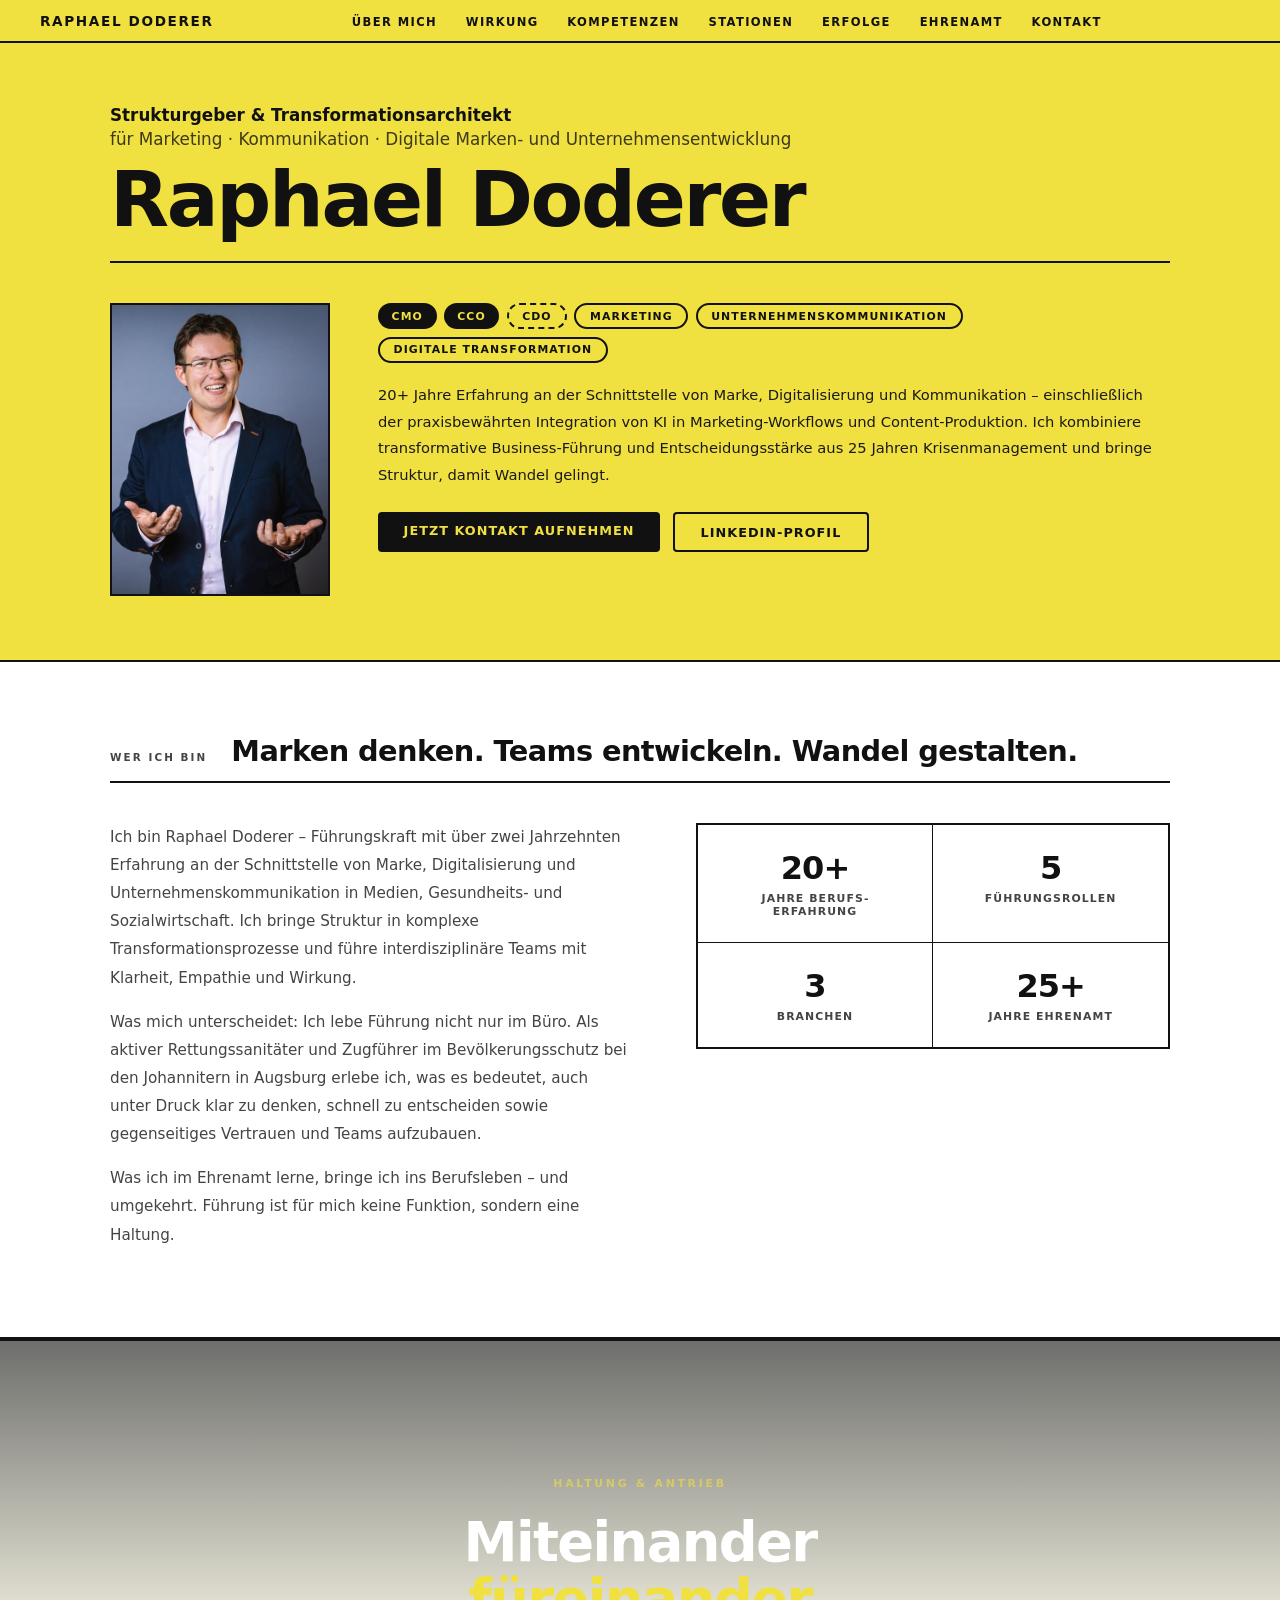
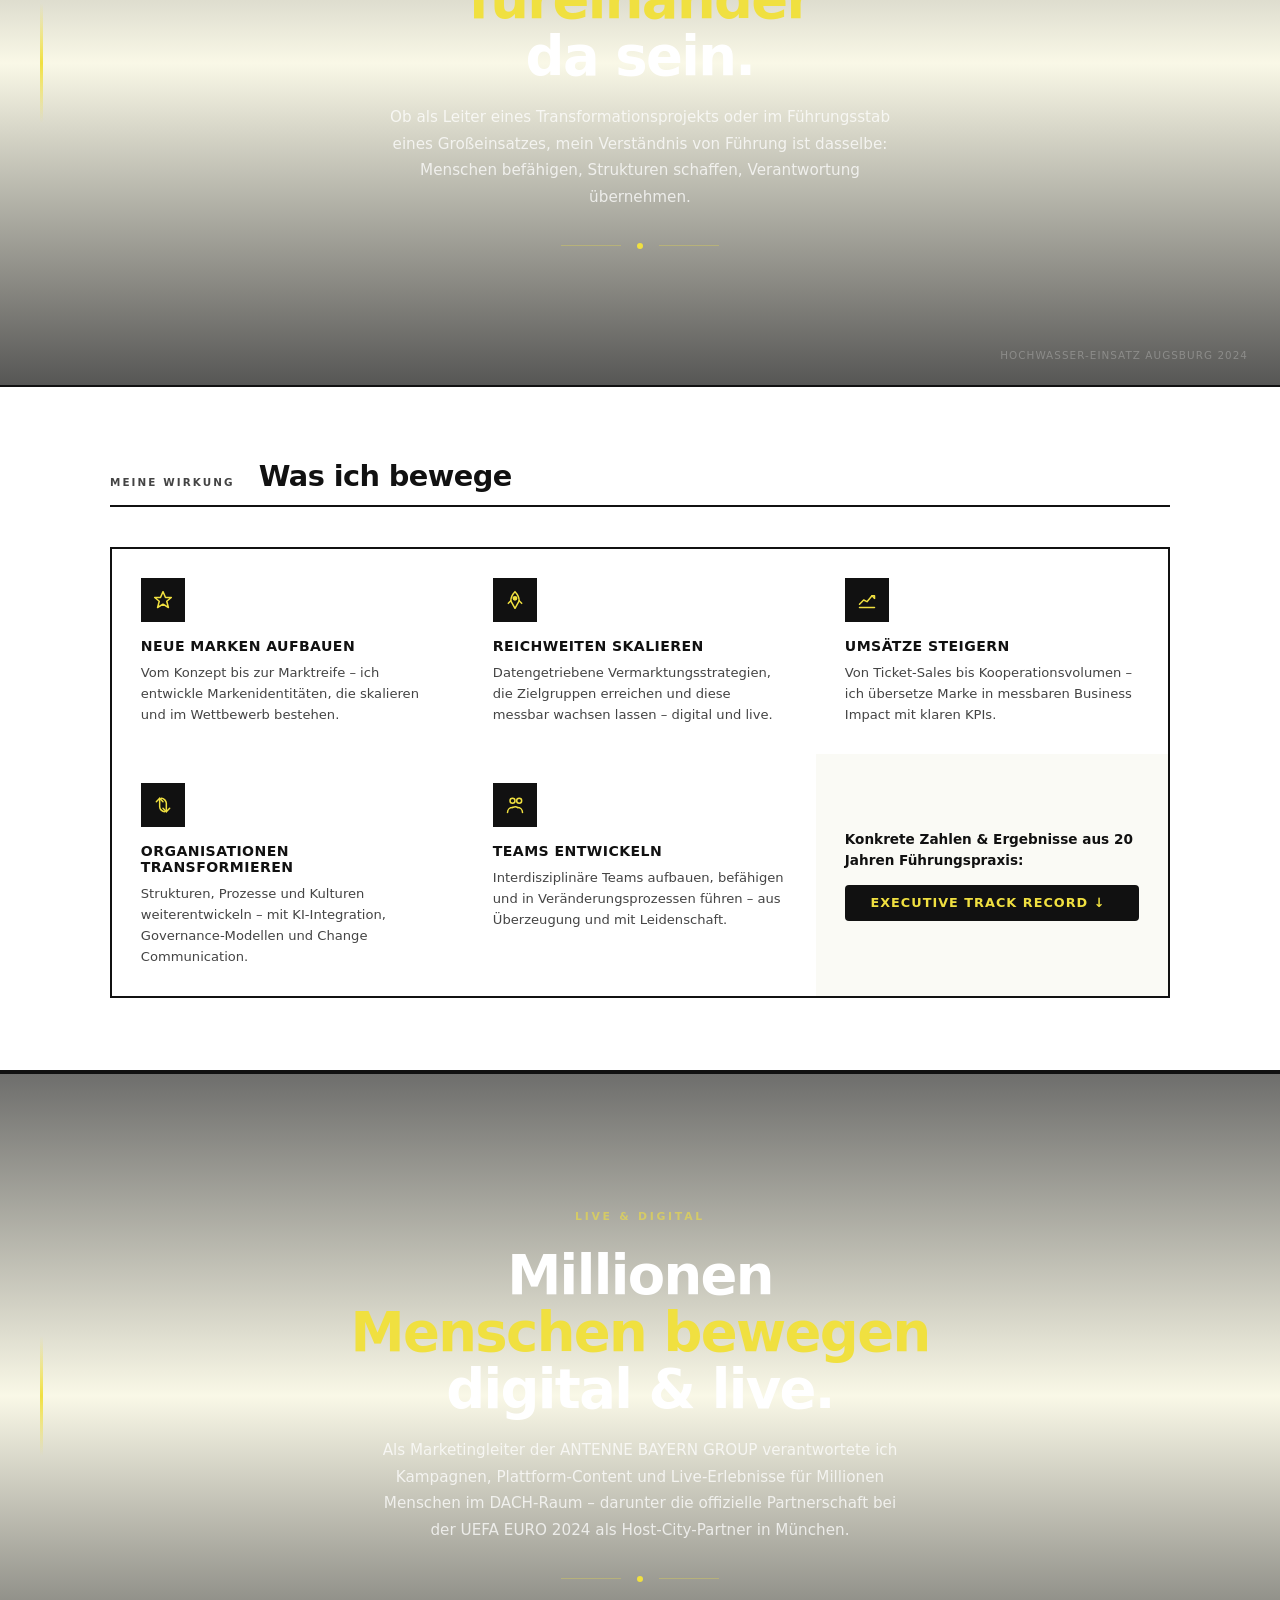
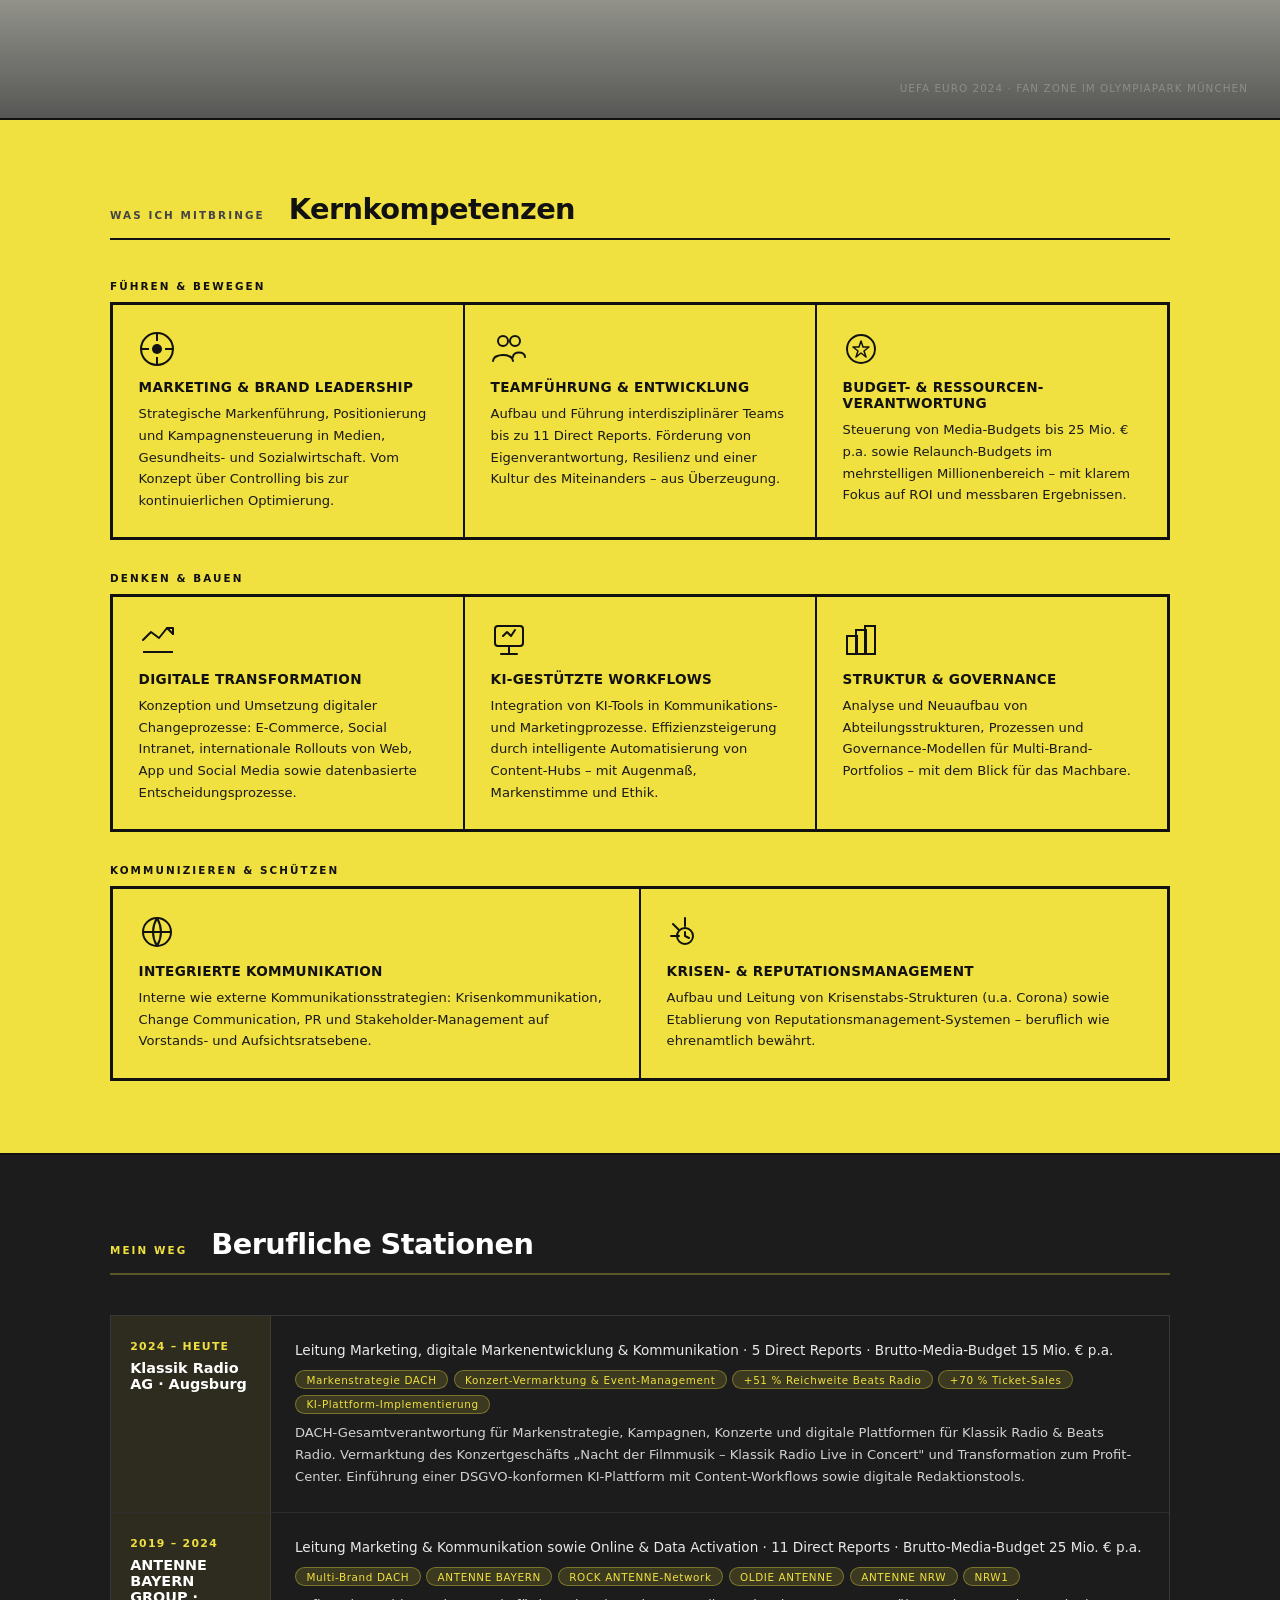
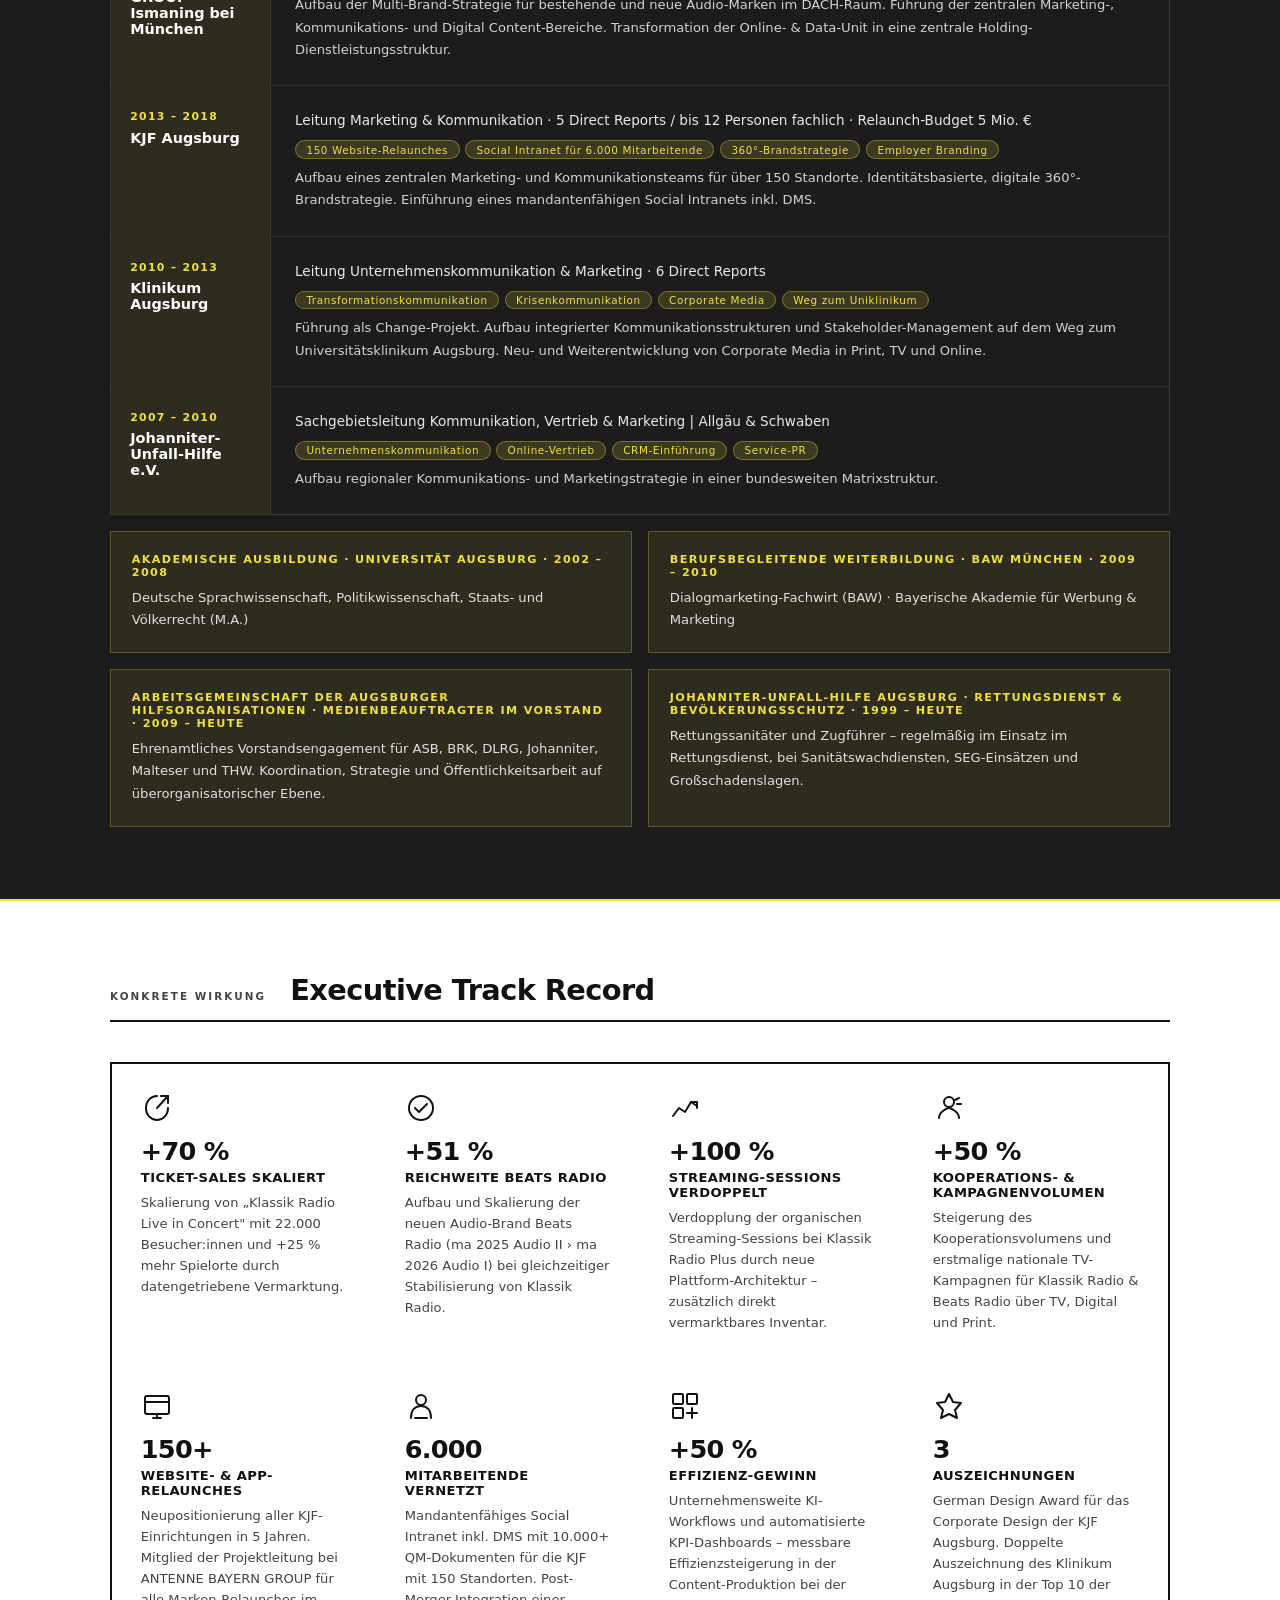
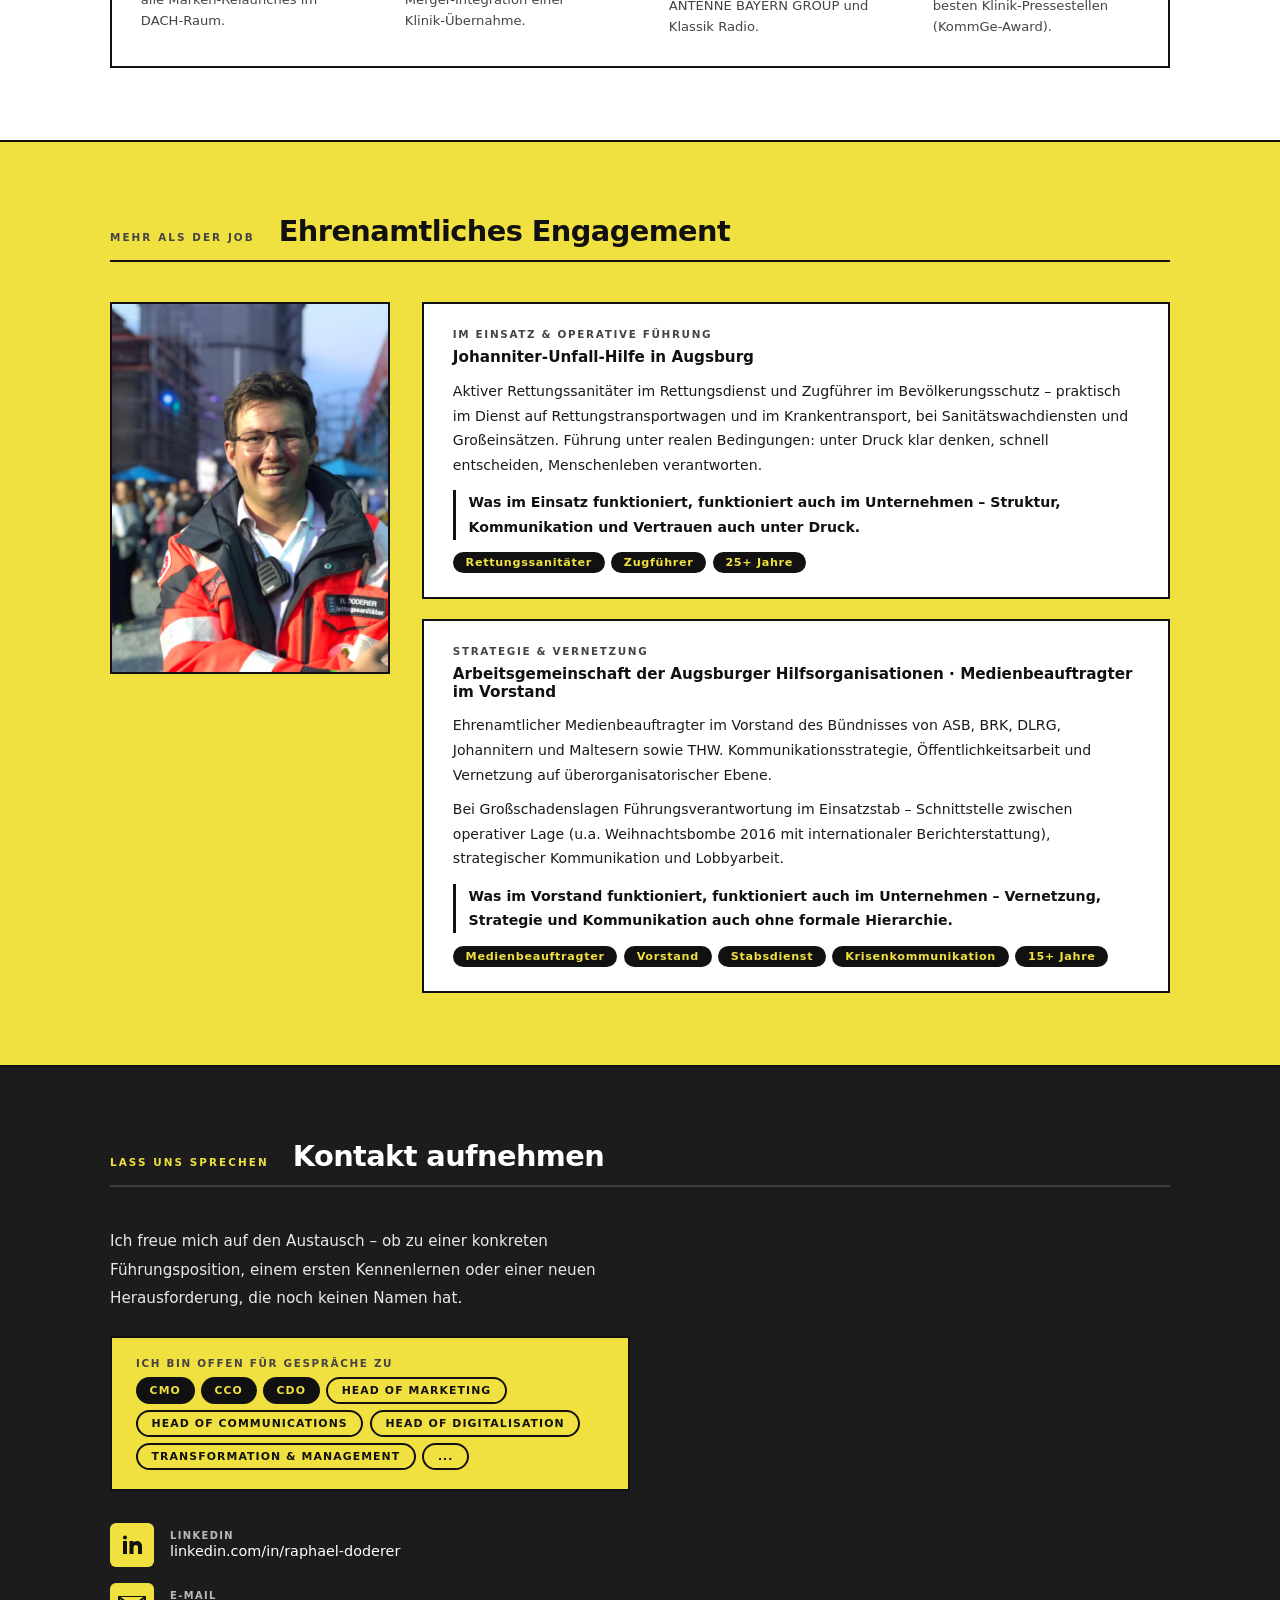
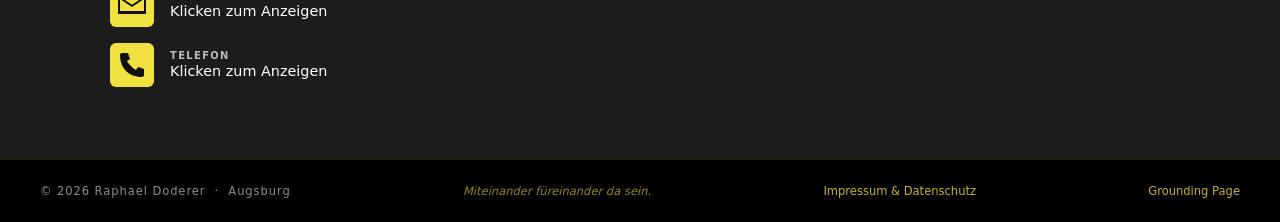
==== index.html @ 1b063ec5 "Update index.html" ====
<!DOCTYPE html>
<html lang="de">
<head>
<meta charset="UTF-8">
<meta name="viewport" content="width=device-width,initial-scale=1">
<meta name="robots" content="index, follow">
<meta name="description" content="20+ Jahre Marketing, Kommunikation & Transformation, Augsburg/München. Pressesprecher @ Hilfsorganisationen Augsburg. Rettungssanitäter & Zugführer @ Johanniter">
<meta name="author" content="Raphael Doderer">

<meta property="og:image" content="https://www.bered.de/raphael-doderer.jpeg" />
<meta property="og:image:width" content="1364" />
<meta property="og:image:height" content="1365" />

<meta property="og:type" content="profile" />
<meta property="og:title" content="Raphael Doderer | Marketing · Kommunikation · Transformation" />
<meta property="og:description" content="20+ Jahre Marketing, Kommunikation & Transformation, Augsburg/München. Pressesprecher @ Hilfsorganisationen Augsburg. Rettungssanitäter & Zugführer @ Johanniter" />
<meta property="og:url" content="https://www.bered.de/" />
<meta property="og:site_name" content="bered.de" />

  
<link rel="canonical" href="https://www.bered.de/">
<title>Raphael Doderer | Marketing · Kommunikation · Transformation</title>
  
<link rel="stylesheet" href="style.css">
<link rel="icon" type="image/x-icon" href="favicon.ico">

  
<script type="application/ld+json">
{
  "@context": "https://schema.org",
  "@type": "Person",
  "name": "Raphael Doderer",
  "alternateName": ["R. Doderer", "Raphael Emmanuel Doderer"],
  "url": "https://www.bered.de",
  "image": "https://www.bered.de/raphael-doderer.jpeg",
  "email": "r.doderer@bered.de",
  "jobTitle": "Strukturgeber & Transformationsarchitekt für Marketing, Kommunikation, digitale Marken- und Unternehmensentwicklung",
  "description": "20+ Jahre Marketing, Kommunikation & Transformation, Augsburg/München. Pressesprecher @ Hilfsorganisationen Augsburg. Rettungssanitäter & Zugführer @ Johanniter",
  "knowsAbout": [

  "Marketing Leadership", "Brand Management", "Multi-Brand-Management",
  "Marketing Strategy", "Performance Marketing", "Content Marketing",
  "Media Budget Management", "Employer Branding", "E-Commerce",
  "Event Marketing", "Live-Kommunikation",

  "Unternehmenskommunikation", "Public Relations", "Interne Kommunikation",
  "Change Communication", "Krisenkommunikation", "Reputationsmanagement",
  "Stakeholder-Management",

  "Digitale Transformation", "Organisationsentwicklung", "Change Management",
  "Plattform-Architektur", "KI-Implementierung", "KI-gestützte Kommunikation",
  "KI-Workflows", "SEO", "Social Media Strategy",

  "Gesundheitskommunikation", "Gesundheitswirtschaft", "Healthcare Marketing",
  "Sozialwirtschaft", "Medizintechnik",

  "Bevölkerungsschutz", "Rettungsdienst", "Krisenmanagement",
  "Führung unter Druck"

],
  "alumniOf": [
    { "@type": "EducationalOrganization", "name": "Universität Augsburg" },
    { "@type": "EducationalOrganization", "name": "Bayerische Akademie für Werbung & Marketing" }
  ],
  "address": {
    "@type": "PostalAddress",
    "addressLocality": "Augsburg",
    "addressRegion": "Bayern",
    "addressCountry": "DE"
  },
  "sameAs": [
    "https://www.linkedin.com/in/raphael-doderer",
    "https://www.xing.com/profile/Raphael_Doderer"
  ],
  "subjectOf": {
    "@type": "WebPage",
    "url": "https://www.bered.de/groundingpage-raphael-doderer.html",
    "name": "Raphael Doderer – Grounding Page"
  },
  "speakable": {
  "@type": "SpeakableSpecification",
  "cssSelector": [".hero-lead", "#about"]
  }
}
</script>

<script type="application/ld+json">
{
  "@context": "https://schema.org",
  "@type": "WebSite",
  "name": "bered.de – Raphael Doderer Augsburg",
  "url": "https://www.bered.de",
  "description": "Offizielle Website von Raphael Doderer (Augsburg) – Strukturgeber & Transformationsarchitekt für Marketing, Kommunikation, digitale Marken- und Unternehmensentwicklung. Ehrenamtlich aktiv als Rettungssanitäter und Zugführer bei der Johanniter-Unfall-Hilfe Augsburg und im Vorstand der Arbeitsgemeinschaft der Augsburger Hilfsorganisationen als Medienbeauftragter.",
  "author": {
    "@type": "Person",
    "name": "Raphael Doderer",
    "image": "https://www.bered.de/raphael-doderer.jpeg",
    "sameAs": [
      "https://www.linkedin.com/in/raphael-doderer",
      "https://www.xing.com/profile/Raphael_Doderer"
    ]
  }
}
</script>
  
</head>


  
<body>

<!-- ── NAVIGATION ── -->
<nav>
  <div class="nav-logo"><a href="https://www.bered.de">Raphael Doderer</a></div>
  <ul class="nav-links">
    <li><a href="#about">Über mich</a></li>
    <li><a href="#impact-preview">Wirkung</a></li>
    <li><a href="#competencies">Kompetenzen</a></li>
    <li><a href="#timeline">Stationen</a></li>
    <li><a href="#impact">Erfolge</a></li>
    <li><a href="#volunteer">Ehrenamt</a></li>
    <li><a href="#contact">Kontakt</a></li>
  </ul>
  <div class="nav-right">
    <a class="nav-contact-icon" href="#contact" aria-label="Kontakt">
      <svg aria-hidden="true" viewBox="0 0 44 44" fill="none" width="32" height="32"><rect width="44" height="44" rx="6" fill="#111"/><path d="M9 13H35C35.6 13 36 13.4 36 14V30C36 30.6 35.6 31 35 31H9C8.4 31 8 30.6 8 30V14C8 13.4 8.4 13 9 13ZM22 24L10 16V28H34V16L22 24ZM10.5 14L22 21.8L33.5 14H10.5Z" fill="#F0E040"/></svg>
    </a>
    <button class="hamburger" id="hamburger" aria-label="Menü öffnen">
      <span></span><span></span><span></span>
    </button>
  </div>
</nav>
<div class="mobile-menu" id="mobile-menu">
  <a href="#about" onclick="closeMobileMenu()">Über mich</a>
  <a href="#impact-preview" onclick="closeMobileMenu()">Wirkung</a>
  <a href="#competencies" onclick="closeMobileMenu()">Kompetenzen</a>
  <a href="#timeline" onclick="closeMobileMenu()">Stationen</a>
  <a href="#impact" onclick="closeMobileMenu()">Erfolge</a>
  <a href="#volunteer" onclick="closeMobileMenu()">Ehrenamt</a>
  <a href="#contact" onclick="closeMobileMenu()">Kontakt</a>
</div>

<!-- ── HERO ── -->
<section class="hero">
  <div class="hero-inner">
    <div class="hero-top reveal">
      <div>
        
        <p class="hero-lead">Strukturgeber &amp; Transformationsarchitekt<br>
          <span>für Marketing · Kommunikation · Digitale Marken- und Unternehmensentwicklung</span>
        </p>
        <h1 class="hero-name">Raphael Doderer</h1>
      </div>
    </div>
    <div class="hero-grid reveal">
      <div class="hero-img-wrap">
        <img src="raphael-doderer.jpeg" alt="Raphael Doderer · Augsburg · Marketing, Kommunikation & digitale Transformation von Marken und Unternehmen">
      </div>
      <div>
        
        <div class="hero-chips">
          <span class="chip chip-solid">CMO</span>
          <span class="chip chip-solid">CCO</span>
          <span class="chip chip-outline chip-cdo">CDO</span>
          <span class="chip chip-outline">Marketing</span>
          <span class="chip chip-outline">Unternehmenskommunikation</span>
          <span class="chip chip-outline">Digitale Transformation</span>
        </div>
        <p class="hero-sub">20+ Jahre Erfahrung an der Schnittstelle von Marke, Digitalisierung und Kommunikation – einschließlich der praxisbewährten Integration von KI in Marketing-Workflows und Content-Produktion. Ich kombiniere transformative Business-Führung und Entscheidungsstärke aus 25 Jahren Krisenmanagement und bringe Struktur, damit Wandel gelingt.</p>
        <div class="hero-ctas">
          <a href="#contact" class="btn-black">Jetzt Kontakt aufnehmen</a>
          <a href="https://linkedin.com/in/raphael-doderer" target="_blank" class="btn-outline">LinkedIn-Profil</a>
        </div>
      </div>
    </div>
  </div>
</section>

<!-- ── ÜBER MICH ── -->
<section class="about" id="about">
  <div class="section-inner">
    <div class="sec-head reveal">
      <div class="sec-label">Wer ich bin</div>
      <h2 class="sec-title">Marken denken. Teams entwickeln. Wandel gestalten.</h2>
    </div>
    <div class="about-grid">
      <div class="reveal">
        <p>Ich bin Raphael Doderer – Führungskraft mit über zwei Jahrzehnten Erfahrung an der Schnittstelle von Marke, Digitalisierung und Unternehmenskommunikation in Medien, Gesundheits- und Sozialwirtschaft. Ich bringe Struktur in komplexe Transformationsprozesse und führe interdisziplinäre Teams mit Klarheit, Empathie und Wirkung.</p>
        <p>Was mich unterscheidet: Ich lebe Führung nicht nur im Büro. Als aktiver Rettungssanitäter und Zugführer im Bevölkerungsschutz bei den Johannitern in Augsburg erlebe ich, was es bedeutet, auch unter Druck klar zu denken, schnell zu entscheiden sowie gegenseitiges Vertrauen und Teams aufzubauen.</p>
        <p>Was ich im Ehrenamt lerne, bringe ich ins Berufsleben – und umgekehrt. Führung ist für mich keine Funktion, sondern eine Haltung.</p>
      </div>
      <div class="reveal">
        <div class="stat-grid">
          <div class="stat-card"><span class="n">20+</span><div class="l">Jahre Berufs&shy;erfahrung</div></div>
          <div class="stat-card"><span class="n">5</span><div class="l">Führungsrollen</div></div>
          <div class="stat-card"><span class="n">3</span><div class="l">Branchen</div></div>
          <div class="stat-card"><span class="n">25+</span><div class="l">Jahre Ehrenamt</div></div>
        </div>
      </div>
    </div>
  </div>
</section>

<!-- ── HALTUNG & ANTRIEB ── -->
<section class="photo-section">
  <div class="photo-bg" style="background-image:url('raphael-doderer-einsatz.jpeg')"></div>
  <div class="photo-overlay"></div>
  <div class="photo-accent"></div>
  <div class="photo-content">
    <div class="photo-eyebrow">Haltung &amp; Antrieb</div>
    <div class="photo-quote">Miteinander<br><em>füreinander</em><br>da sein.</div>
    <p class="photo-sub">Ob als Leiter eines Transformationsprojekts oder im Führungsstab eines Großeinsatzes, mein Verständnis von Führung ist dasselbe: Menschen befähigen, Strukturen schaffen, Verantwortung übernehmen.</p>
    <div class="photo-divider"><div class="photo-divider-line"></div><div class="photo-divider-dot"></div><div class="photo-divider-line"></div></div>
  </div>
  <div class="photo-badge">Hochwasser-Einsatz Augsburg 2024</div>
</section>

<!-- ── WIRKUNGSEBENE (übergeordnet) ── -->
<section class="impact-intro" id="impact-preview">
  <div class="section-inner">
    <div class="sec-head reveal">
      <div class="sec-label">Meine Wirkung</div>
      <h2 class="sec-title">Was ich bewege</h2>
    </div>
    <div class="impact-intro-grid reveal">

      <div class="impact-intro-item">
        <div class="impact-intro-icon">
          <svg viewBox="0 0 24 24" fill="none" width="20" height="20" stroke="#F0E040" stroke-width="1.8" stroke-linecap="round" stroke-linejoin="round">
            <polygon points="12,2 15,9 22,9 16.5,13.5 18.5,21 12,17 5.5,21 7.5,13.5 2,9 9,9"/>
          </svg>
        </div>
        <h3>Neue Marken aufbauen</h3>
        <p>Vom Konzept bis zur Marktreife – ich entwickle Markenidentitäten, die skalieren und im Wettbewerb bestehen.</p>
      </div>

      <div class="impact-intro-item">
        <div class="impact-intro-icon">
          <svg viewBox="0 0 24 24" fill="none" width="20" height="20" stroke="#F0E040" stroke-width="1.8" stroke-linecap="round" stroke-linejoin="round">
            <path d="M12 2 C12 2 17 7 17 13 L12 22 L7 13 C7 7 12 2 12 2Z"/>
            <circle cx="12" cy="10" r="2" fill="#F0E040"/>
            <path d="M7 13 L4 16 M17 13 L20 16"/>
          </svg>
        </div>
        <h3>Reichweiten skalieren</h3>
        <p>Datengetriebene Vermarktungsstrategien, die Zielgruppen erreichen und diese messbar wachsen lassen – digital und live.</p>
      </div>

      <div class="impact-intro-item">
        <div class="impact-intro-icon">
          <svg viewBox="0 0 24 24" fill="none" width="20" height="20" stroke="#F0E040" stroke-width="1.8" stroke-linecap="round" stroke-linejoin="round">
            <path d="M3 17 L8 12 L12 14 L18 7 L21 10"/>
            <path d="M18 7 L21 7 L21 10"/>
            <path d="M3 21 L21 21"/>
          </svg>
        </div>
        <h3>Umsätze steigern</h3>
        <p>Von Ticket-Sales bis Kooperationsvolumen – ich übersetze Marke in messbaren Business Impact mit klaren KPIs.</p>
      </div>

      <div class="impact-intro-item">
        <div class="impact-intro-icon">
          <svg viewBox="0 0 24 24" fill="none" width="20" height="20" stroke="#F0E040" stroke-width="1.8" stroke-linecap="round" stroke-linejoin="round">
            <path d="M4 8 L8 4 L12 8"/>
            <path d="M8 4 L8 14 C8 17 11 20 14 20"/>
            <path d="M20 16 L16 20 L12 16"/>
            <path d="M16 20 L16 10 C16 7 13 4 10 4"/>
          </svg>
        </div>
        <h3>Organisationen transformieren</h3>
        <p>Strukturen, Prozesse und Kulturen weiterentwickeln – mit KI-Integration, Governance-Modellen und Change Communication.</p>
      </div>

      <div class="impact-intro-item">
        <div class="impact-intro-icon">
          <svg viewBox="0 0 24 24" fill="none" width="20" height="20" stroke="#F0E040" stroke-width="1.8" stroke-linecap="round" stroke-linejoin="round">
            <circle cx="9" cy="7" r="3"/>
            <circle cx="17" cy="7" r="3"/>
            <path d="M3 21 C3 17 6 15 9 15"/>
            <path d="M21 21 C21 17 18 15 15 15"/>
            <path d="M9 15 C9 15 13 13 15 15"/>
          </svg>
        </div>
        <h3>Teams entwickeln</h3>
        <p>Interdisziplinäre Teams aufbauen, befähigen und in Veränderungsprozessen führen – aus Überzeugung und mit Leidenschaft.</p>
      </div>

      <div class="impact-intro-item impact-intro-cta">
        <p>Konkrete Zahlen &amp; Ergebnisse aus 20 Jahren Führungspraxis:</p>
        <a href="#impact" class="btn-black" style="display:inline-block;margin-top:.8rem">Executive Track Record ↓</a>
      </div>

    </div>
  </div>
</section>

<!-- ── LIVE & DIGITAL ── -->
<section class="photo-section">
  <div class="photo-bg" style="background-image:url('raphael-doderer-uefa-em-fanzone-olympiapark.jpeg');background-position:center 40%"></div>
  <div class="photo-overlay"></div>
  <div class="photo-accent"></div>
  <div class="photo-content">
    <div class="photo-eyebrow">Live &amp; Digital</div>
    <div class="photo-quote">Millionen<br><em>Menschen bewegen</em><br>digital &amp; live.</div>
    <p class="photo-sub">Als Marketingleiter der ANTENNE BAYERN GROUP verantwortete ich Kampagnen, Plattform-Content und Live-Erlebnisse für Millionen Menschen im DACH-Raum – darunter die offizielle Partnerschaft bei der UEFA EURO 2024 als Host-City-Partner in München.</p>
    <div class="photo-divider"><div class="photo-divider-line"></div><div class="photo-divider-dot"></div><div class="photo-divider-line"></div></div>
  </div>
  <div class="photo-badge">UEFA EURO 2024 · Fan Zone im Olympiapark München</div>
</section>

<!-- ── KERNKOMPETENZEN ── -->
<section class="competencies" id="competencies">
  <div class="section-inner">
    <div class="sec-head reveal">
      <div class="sec-label">Was ich mitbringe</div>
      <h2 class="sec-title">Kernkompetenzen</h2>
    </div>

    <div class="comp-cluster-label reveal">Führen &amp; Bewegen</div>
    <div class="comp-grid reveal" style="margin-bottom:1px">
      <div class="comp-card">
        <svg aria-hidden="true" class="comp-icon" viewBox="0 0 36 36" fill="none"><circle cx="18" cy="18" r="16" stroke="currentColor" stroke-width="2"/><circle cx="18" cy="18" r="5" fill="currentColor"/><line x1="18" y1="2" x2="18" y2="10" stroke="currentColor" stroke-width="2"/><line x1="18" y1="26" x2="18" y2="34" stroke="currentColor" stroke-width="2"/><line x1="2" y1="18" x2="10" y2="18" stroke="currentColor" stroke-width="2"/><line x1="26" y1="18" x2="34" y2="18" stroke="currentColor" stroke-width="2"/></svg>
        <h3>Marketing &amp; Brand Leadership</h3>
        <p>Strategische Markenführung, Positionierung und Kampagnensteuerung in Medien, Gesundheits- und Sozialwirtschaft. Vom Konzept über Controlling bis zur kontinuierlichen Optimierung.</p>
      </div>
      <div class="comp-card">
        <svg aria-hidden="true" class="comp-icon" viewBox="0 0 36 36" fill="none"><circle cx="12" cy="10" r="5" stroke="currentColor" stroke-width="2"/><circle cx="24" cy="10" r="5" stroke="currentColor" stroke-width="2"/><path d="M2 30 C2 22 22 22 22 30" stroke="currentColor" stroke-width="2" stroke-linecap="round"/><path d="M22 26 C22 20 34 20 34 26" stroke="currentColor" stroke-width="2" stroke-linecap="round"/></svg>
        <h3>Teamführung &amp; Entwicklung</h3>
        <p>Aufbau und Führung interdisziplinärer Teams bis zu 11 Direct Reports. Förderung von Eigenverantwortung, Resilienz und einer Kultur des Miteinanders – aus Überzeugung.</p>
      </div>
      <div class="comp-card">
        <svg aria-hidden="true" class="comp-icon" viewBox="0 0 36 36" fill="none"><circle cx="18" cy="18" r="14" stroke="currentColor" stroke-width="2"/><path d="M18 10 L20 16 L26 16 L21 20 L23 26 L18 22 L13 26 L15 20 L10 16 L16 16 Z" stroke="currentColor" stroke-width="1.5" stroke-linejoin="round"/></svg>
        <h3>Budget- &amp; Ressourcen&shy;verantwortung</h3>
        <p>Steuerung von Media-Budgets bis 25 Mio. € p.a. sowie Relaunch-Budgets im mehrstelligen Millionenbereich – mit klarem Fokus auf ROI und messbaren Ergebnissen.</p>
      </div>
    </div>

    <div class="comp-cluster-label reveal" style="margin-top:2rem">Denken &amp; Bauen</div>
    <div class="comp-grid reveal" style="margin-bottom:1px">
      <div class="comp-card">
        <svg aria-hidden="true" class="comp-icon" viewBox="0 0 36 36" fill="none"><path d="M4 18 L12 10 L20 16 L28 6 L34 12" stroke="currentColor" stroke-width="2" stroke-linecap="round" stroke-linejoin="round"/><path d="M4 30 L34 30" stroke="currentColor" stroke-width="2"/><path d="M28 6 L34 6 L34 12" stroke="currentColor" stroke-width="2" stroke-linecap="round" stroke-linejoin="round"/></svg>
        <h3>Digitale Transformation</h3>
        <p>Konzeption und Umsetzung digitaler Changeprozesse: E-Commerce, Social Intranet, internationale Rollouts von Web, App und Social Media sowie datenbasierte Entscheidungsprozesse.</p>
      </div>
      <div class="comp-card">
        <svg aria-hidden="true" class="comp-icon" viewBox="0 0 36 36" fill="none"><rect x="4" y="4" width="28" height="20" rx="3" stroke="currentColor" stroke-width="2"/><path d="M10 32 L26 32" stroke="currentColor" stroke-width="2" stroke-linecap="round"/><path d="M18 24 L18 32" stroke="currentColor" stroke-width="2"/><path d="M12 14 L16 10 L20 14 L24 8" stroke="currentColor" stroke-width="2" stroke-linecap="round" stroke-linejoin="round"/></svg>
        <h3>KI-gestützte Workflows</h3>
        <p>Integration von KI-Tools in Kommunikations- und Marketingprozesse. Effizienzsteigerung durch intelligente Automatisierung von Content-Hubs – mit Augenmaß, Markenstimme und Ethik.</p>
      </div>
      <div class="comp-card">
        <svg aria-hidden="true" class="comp-icon" viewBox="0 0 36 36" fill="none"><rect x="4" y="14" width="10" height="18" stroke="currentColor" stroke-width="2"/><rect x="13" y="8" width="10" height="24" stroke="currentColor" stroke-width="2"/><rect x="22" y="4" width="10" height="28" stroke="currentColor" stroke-width="2"/></svg>
        <h3>Struktur &amp; Governance</h3>
        <p>Analyse und Neuaufbau von Abteilungsstrukturen, Prozessen und Governance-Modellen für Multi-Brand-Portfolios – mit dem Blick für das Machbare.</p>
      </div>
    </div>

    <div class="comp-cluster-label reveal" style="margin-top:2rem">Kommunizieren &amp; Schützen</div>
    <div class="comp-grid reveal">
      <div class="comp-card">
        <svg aria-hidden="true" class="comp-icon" viewBox="0 0 36 36" fill="none"><circle cx="18" cy="18" r="14" stroke="currentColor" stroke-width="2"/><path d="M18 4 Q26 18 18 32" stroke="currentColor" stroke-width="2"/><path d="M18 4 Q10 18 18 32" stroke="currentColor" stroke-width="2"/><path d="M4 18 L32 18" stroke="currentColor" stroke-width="2"/></svg>
        <h3>Integrierte Kommunikation</h3>
        <p>Interne wie externe Kommunikationsstrategien: Krisenkommunikation, Change Communication, PR und Stakeholder-Management auf Vorstands- und Aufsichtsratsebene.</p>
      </div>
      <div class="comp-card">
        <svg aria-hidden="true" class="comp-icon" viewBox="0 0 36 36" fill="none"><path d="M18 4 L18 12" stroke="currentColor" stroke-width="2" stroke-linecap="round"/><path d="M6 10 L12 16" stroke="currentColor" stroke-width="2" stroke-linecap="round"/><path d="M4 22 L12 22" stroke="currentColor" stroke-width="2" stroke-linecap="round"/><circle cx="18" cy="22" r="8" stroke="currentColor" stroke-width="2"/><path d="M18 18 L18 22 L22 24" stroke="currentColor" stroke-width="2" stroke-linecap="round" stroke-linejoin="round"/></svg>
        <h3>Krisen- &amp; Reputationsmanagement</h3>
        <p>Aufbau und Leitung von Krisenstabs-Strukturen (u.a. Corona) sowie Etablierung von Reputationsmanagement-Systemen – beruflich wie ehrenamtlich bewährt.</p>
      </div>
    </div>

  </div>
</section>

<!-- ── BERUFLICHE STATIONEN ── -->
<section class="tl-section" id="timeline">
  <div class="section-inner">
    <div class="sec-head reveal">
      <div class="sec-label">Mein Weg</div>
      <h2 class="sec-title sec-title-light">Berufliche Stationen</h2>
    </div>
    <div class="tl reveal">
      <div class="tl-item">
        <div class="tl-left"><div class="tl-year">2024 – heute</div><div class="tl-org">Klassik Radio AG · Augsburg</div></div>
        <div class="tl-right">
          <div class="tl-role">Leitung Marketing, digitale Markenentwicklung &amp; Kommunikation · 5 Direct Reports · Brutto-Media-Budget 15 Mio. € p.a.</div>
          <div class="tl-tags"><span class="tl-tag">Markenstrategie DACH</span><span class="tl-tag">Konzert-Vermarktung &amp; Event-Management</span><span class="tl-tag">+51 % Reichweite Beats Radio</span><span class="tl-tag">+70 % Ticket-Sales</span><span class="tl-tag">KI-Plattform-Implementierung</span></div>
          <div class="tl-desc">DACH-Gesamtverantwortung für Markenstrategie, Kampagnen, Konzerte und digitale Plattformen für Klassik Radio &amp; Beats Radio. Vermarktung des Konzertgeschäfts „Nacht der Filmmusik – Klassik Radio Live in Concert" und Transformation zum Profit-Center. Einführung einer DSGVO-konformen KI-Plattform mit Content-Workflows sowie digitale Redaktionstools.</div>
        </div>
      </div>
      <div class="tl-item">
        <div class="tl-left"><div class="tl-year">2019 – 2024</div><div class="tl-org">ANTENNE BAYERN GROUP · Ismaning bei München</div></div>
        <div class="tl-right">
          <div class="tl-role">Leitung Marketing &amp; Kommunikation sowie Online &amp; Data Activation · 11 Direct Reports · Brutto-Media-Budget 25 Mio. € p.a.</div>
          <div class="tl-tags"><span class="tl-tag">Multi-Brand DACH</span><span class="tl-tag">ANTENNE BAYERN</span><span class="tl-tag">ROCK ANTENNE-Network</span><span class="tl-tag">OLDIE ANTENNE</span><span class="tl-tag">ANTENNE NRW</span><span class="tl-tag">NRW1</span></div>
          <div class="tl-desc">Aufbau der Multi-Brand-Strategie für bestehende und neue Audio-Marken im DACH-Raum. Führung der zentralen Marketing-, Kommunikations- und Digital Content-Bereiche. Transformation der Online- &amp; Data-Unit in eine zentrale Holding-Dienstleistungsstruktur.</div>
        </div>
      </div>
      <div class="tl-item">
        <div class="tl-left"><div class="tl-year">2013 – 2018</div><div class="tl-org">KJF Augsburg</div></div>
        <div class="tl-right">
          <div class="tl-role">Leitung Marketing &amp; Kommunikation · 5 Direct Reports / bis 12 Personen fachlich · Relaunch-Budget 5 Mio. €</div>
          <div class="tl-tags"><span class="tl-tag">150 Website-Relaunches</span><span class="tl-tag">Social Intranet für 6.000 Mitarbeitende</span><span class="tl-tag">360°-Brandstrategie</span><span class="tl-tag">Employer Branding</span></div>
          <div class="tl-desc">Aufbau eines zentralen Marketing- und Kommunikationsteams für über 150 Standorte. Identitätsbasierte, digitale 360°-Brandstrategie. Einführung eines mandantenfähigen Social Intranets inkl. DMS.</div>
        </div>
      </div>
      <div class="tl-item">
        <div class="tl-left"><div class="tl-year">2010 – 2013</div><div class="tl-org">Klinikum Augsburg</div></div>
        <div class="tl-right">
          <div class="tl-role">Leitung Unternehmenskommunikation &amp; Marketing · 6 Direct Reports</div>
          <div class="tl-tags"><span class="tl-tag">Transformationskommunikation</span><span class="tl-tag">Krisenkommunikation</span><span class="tl-tag">Corporate Media</span><span class="tl-tag">Weg zum Uniklinikum</span></div>
          <div class="tl-desc">Führung als Change-Projekt. Aufbau integrierter Kommunikationsstrukturen und Stakeholder-Management auf dem Weg zum Universitätsklinikum Augsburg. Neu- und Weiterentwicklung von Corporate Media in Print, TV und Online.</div>
        </div>
      </div>
      <div class="tl-item">
        <div class="tl-left"><div class="tl-year">2007 – 2010</div><div class="tl-org">Johanniter-Unfall-Hilfe e.V.</div></div>
        <div class="tl-right">
          <div class="tl-role">Sachgebietsleitung Kommunikation, Vertrieb &amp; Marketing | Allgäu &amp; Schwaben</div>
          <div class="tl-tags"><span class="tl-tag">Unternehmenskommunikation</span><span class="tl-tag">Online-Vertrieb</span><span class="tl-tag">CRM-Einführung</span><span class="tl-tag">Service-PR</span></div>
          <div class="tl-desc">Aufbau regionaler Kommunikations- und Marketingstrategie in einer bundesweiten Matrixstruktur.</div>
        </div>
      </div>
    </div>
    <div class="tl-extra reveal" style="margin-top:1rem">
      <div class="tl-ea"><h3>Akademische Ausbildung · Universität Augsburg · 2002 – 2008</h3><p>Deutsche Sprachwissenschaft, Politikwissenschaft, Staats- und Völkerrecht (M.A.)</p></div>
      <div class="tl-ea"><h3>Berufsbegleitende Weiterbildung · BAW München · 2009 – 2010</h3><p>Dialogmarketing-Fachwirt (BAW) · Bayerische Akademie für Werbung &amp; Marketing</p></div>
      <div class="tl-ea"><h3>Arbeitsgemeinschaft der Augsburger Hilfsorganisationen · Medienbeauftragter im Vorstand · 2009 – heute</h3><p>Ehrenamtliches Vorstandsengagement für ASB, BRK, DLRG, Johanniter, Malteser und THW. Koordination, Strategie und Öffentlichkeitsarbeit auf überorganisatorischer Ebene.</p></div>
      <div class="tl-ea"><h3>Johanniter-Unfall-Hilfe Augsburg · Rettungsdienst &amp; Bevölkerungsschutz · 1999 – heute</h3><p>Rettungssanitäter und Zugführer – regelmäßig im Einsatz im Rettungsdienst, bei Sanitätswachdiensten, SEG-Einsätzen und Großschadenslagen.</p></div>
    </div>
  </div>
</section>

<!-- ── EXECUTIVE TRACK RECORD ── -->
<section class="impact" id="impact">
  <div class="section-inner">
    <div class="sec-head reveal">
      <div class="sec-label">Konkrete Wirkung</div>
      <h2 class="sec-title">Executive Track Record</h2>
    </div>
    <div class="impact-grid">
      <div class="impact-card reveal">
        <svg aria-hidden="true" class="impact-icon" viewBox="0 0 32 32" fill="none"><path d="M16 4 C10 4 5 9 5 16 C5 23 10 28 16 28 C22 28 27 23 27 16" stroke="currentColor" stroke-width="2" stroke-linecap="round"/><path d="M20 4 L27 4 L27 11" stroke="currentColor" stroke-width="2" stroke-linecap="round" stroke-linejoin="round"/><path d="M16 16 L27 4" stroke="currentColor" stroke-width="2" stroke-linecap="round"/></svg>
        <div class="impact-num">+70 %</div>
        <h3>Ticket-Sales skaliert</h3>
        <p>Skalierung von „Klassik Radio Live in Concert" mit 22.000 Besucher:innen und +25 % mehr Spielorte durch datengetriebene Vermarktung.</p>
      </div>
      <div class="impact-card reveal">
        <svg aria-hidden="true" class="impact-icon" viewBox="0 0 32 32" fill="none"><circle cx="16" cy="16" r="12" stroke="currentColor" stroke-width="2"/><path d="M10 16 L14 20 L22 12" stroke="currentColor" stroke-width="2" stroke-linecap="round" stroke-linejoin="round"/></svg>
        <div class="impact-num">+51 %</div>
        <h3>Reichweite Beats Radio</h3>
        <p>Aufbau und Skalierung der neuen Audio-Brand Beats Radio (ma 2025 Audio II › ma 2026 Audio I) bei gleichzeitiger Stabilisierung von Klassik Radio.</p>
      </div>
      <div class="impact-card reveal">
        <svg aria-hidden="true" class="impact-icon" viewBox="0 0 32 32" fill="none"><path d="M4 24 L10 16 L16 20 L22 10 L28 14" stroke="currentColor" stroke-width="2" stroke-linecap="round" stroke-linejoin="round"/><path d="M22 10 L28 10 L28 16" stroke="currentColor" stroke-width="2" stroke-linecap="round" stroke-linejoin="round"/></svg>
        <div class="impact-num">+100 %</div>
        <h3>Streaming-Sessions verdoppelt</h3>
        <p>Verdopplung der organischen Streaming-Sessions bei Klassik Radio Plus durch neue Plattform-Architektur – zusätzlich direkt vermarktbares Inventar.</p>
      </div>
      <div class="impact-card reveal">
        <svg aria-hidden="true" class="impact-icon" viewBox="0 0 32 32" fill="none"><path d="M6 26 C6 20 14 16 16 16 C18 16 26 20 26 26" stroke="currentColor" stroke-width="2" stroke-linecap="round"/><circle cx="16" cy="10" r="5" stroke="currentColor" stroke-width="2"/><path d="M22 8 L26 6" stroke="currentColor" stroke-width="2" stroke-linecap="round"/><path d="M24 12 L28 12" stroke="currentColor" stroke-width="2" stroke-linecap="round"/></svg>
        <div class="impact-num">+50 %</div>
        <h3>Kooperations- & Kampagnen&shy;volumen</h3>
        <p>Steigerung des Kooperationsvolumens und erstmalige nationale TV-Kampagnen für Klassik Radio &amp; Beats Radio über TV, Digital und Print.</p>
      </div>
      <div class="impact-card reveal">
        <svg aria-hidden="true" class="impact-icon" viewBox="0 0 32 32" fill="none"><rect x="4" y="6" width="24" height="18" rx="2" stroke="currentColor" stroke-width="2"/><path d="M4 12 L28 12" stroke="currentColor" stroke-width="2"/><path d="M12 28 L20 28" stroke="currentColor" stroke-width="2" stroke-linecap="round"/><path d="M16 24 L16 28" stroke="currentColor" stroke-width="2"/></svg>
        <div class="impact-num">150+</div>
        <h3>Website- &amp; App-Relaunches</h3>
        <p>Neupositionierung aller KJF-Einrichtungen in 5 Jahren. Mitglied der Projektleitung bei ANTENNE BAYERN GROUP für alle Marken-Relaunches im DACH-Raum.</p>
      </div>
      <div class="impact-card reveal">
        <svg aria-hidden="true" class="impact-icon" viewBox="0 0 32 32" fill="none"><path d="M6 28 C6 20 10 16 16 16 C22 16 26 20 26 28" stroke="currentColor" stroke-width="2" stroke-linecap="round"/><circle cx="16" cy="10" r="5" stroke="currentColor" stroke-width="2"/><path d="M10 28 L22 28" stroke="currentColor" stroke-width="2" stroke-linecap="round"/></svg>
        <div class="impact-num">6.000</div>
        <h3>Mitarbeitende vernetzt</h3>
        <p>Mandantenfähiges Social Intranet inkl. DMS mit 10.000+ QM-Dokumenten für die KJF mit 150 Standorten. Post-Merger-Integration einer Klinik-Übernahme.</p>
      </div>
      <div class="impact-card reveal">
        <svg aria-hidden="true" class="impact-icon" viewBox="0 0 32 32" fill="none"><rect x="4" y="4" width="10" height="10" rx="1" stroke="currentColor" stroke-width="2"/><rect x="18" y="4" width="10" height="10" rx="1" stroke="currentColor" stroke-width="2"/><rect x="4" y="18" width="10" height="10" rx="1" stroke="currentColor" stroke-width="2"/><path d="M18 23 L28 23 M23 18 L23 28" stroke="currentColor" stroke-width="2" stroke-linecap="round"/></svg>
        <div class="impact-num">+50 %</div>
        <h3>Effizienz-Gewinn</h3>
        <p>Unternehmensweite KI-Workflows und automatisierte KPI-Dashboards – messbare Effizienzsteigerung in der Content-Produktion bei der ANTENNE BAYERN GROUP und Klassik Radio.</p>
      </div>
      <div class="impact-card reveal">
        <svg aria-hidden="true" class="impact-icon" viewBox="0 0 32 32" fill="none"><polygon points="16,4 20,12 28,13 22,20 24,28 16,24 8,28 10,20 4,13 12,12" stroke="currentColor" stroke-width="2" stroke-linejoin="round"/></svg>
        <div class="impact-num">3</div>
        <h3>Auszeichnungen</h3>
        <p>German Design Award für das Corporate Design der KJF Augsburg. Doppelte Auszeichnung des Klinikum Augsburg in der Top 10 der besten Klinik-Pressestellen (KommGe-Award).</p>
      </div>
    </div>
  </div>
</section>

<!-- ── EHRENAMTLICHES ENGAGEMENT ── -->
<section class="volunteer" id="volunteer">
  <div class="section-inner">
    <div class="sec-head reveal">
      <div class="sec-label">Mehr als der Job</div>
      <h2 class="sec-title">Ehrenamtliches Engagement</h2>
    </div>
    <div class="vol-grid reveal">
      <div class="vol-img">
        <img src="raphael-doderer-johanniter.jpeg" alt="Raphael Doderer – Johanniter Augsburg - Einsatz bei Modular">
      </div>
      <div class="vol-cards">
        <div class="vol-card">
          <div class="vol-card-label">Im Einsatz &amp; operative Führung</div>
          <h3>Johanniter-Unfall-Hilfe in Augsburg</h3>
          <p>Aktiver Rettungssanitäter im Rettungsdienst und Zugführer im Bevölkerungsschutz – praktisch im Dienst auf Rettungstransportwagen und im Krankentransport, bei Sanitätswachdiensten und Großeinsätzen. Führung unter realen Bedingungen: unter Druck klar denken, schnell entscheiden, Menschenleben verantworten.</p>
          <p class="vol-transfer">Was im Einsatz funktioniert, funktioniert auch im Unternehmen – Struktur, Kommunikation und Vertrauen auch unter Druck.</p>
          <div class="vol-tags"><span class="tag">Rettungssanitäter</span><span class="tag">Zugführer</span><span class="tag">25+ Jahre</span></div>
        </div>
        <div class="vol-card">
          <div class="vol-card-label">Strategie &amp; Vernetzung</div>
          <h3>Arbeitsgemeinschaft der Augsburger Hilfsorganisationen · Medienbeauftragter im Vorstand</h3>
          <p>Ehrenamtlicher Medienbeauftragter im Vorstand des Bündnisses von ASB, BRK, DLRG, Johannitern und Maltesern sowie THW. Kommunikationsstrategie, Öffentlichkeitsarbeit und Vernetzung auf überorganisatorischer Ebene.</p>
          <p>Bei Großschadenslagen Führungsverantwortung im Einsatzstab – Schnittstelle zwischen operativer Lage (u.a. Weihnachtsbombe 2016 mit internationaler Berichterstattung), strategischer Kommunikation und Lobbyarbeit.</p>
          <p class="vol-transfer">Was im Vorstand funktioniert, funktioniert auch im Unternehmen – Vernetzung, Strategie und Kommunikation auch ohne formale Hierarchie.</p>
          <div class="vol-tags"><span class="tag">Medienbeauftragter</span><span class="tag">Vorstand</span><span class="tag">Stabsdienst</span><span class="tag">Krisenkommunikation</span><span class="tag">15+ Jahre</span></div>
        </div>
      </div>
    </div>
  </div>
</section>

<!-- ── KONTAKT ── -->
<section class="contact" id="contact">
  <div class="section-inner">
    <div class="sec-head reveal">
      <div class="sec-label">Lass uns sprechen</div>
      <h2 class="sec-title sec-title-light">Kontakt aufnehmen</h2>
    </div>
    <div class="contact-solo reveal">
      <p class="contact-lead">Ich freue mich auf den Austausch – ob zu einer konkreten Führungsposition, einem ersten Kennenlernen oder einer neuen Herausforderung, die noch keinen Namen hat.</p>
      <div class="role-focus">
        <div class="role-focus-label">Ich bin offen für Gespräche zu</div>
        <div class="role-focus-chips">
          <span class="chip chip-solid">CMO</span>
          <span class="chip chip-solid">CCO</span>
          <span class="chip chip-solid">CDO</span>
          <span class="chip chip-outline">Head of Marketing</span>
          <span class="chip chip-outline">Head of Communications</span>
          <span class="chip chip-outline">Head of Digitalisation</span>
          <span class="chip chip-outline">Transformation &amp; Management</span>
          <span class="chip chip-outline">...</span>
        </div>
      </div>
      <div class="c-items">
        <div class="c-item">
          <a class="c-icon-link" href="https://linkedin.com/in/raphael-doderer" target="_blank" aria-label="LinkedIn-Profil von Raphael Doderer">
            <svg aria-hidden="true" viewBox="0 0 44 44" fill="none"><rect width="44" height="44" rx="6" fill="#F0E040"/><path d="M13 18H17V31H13V18ZM15 16.5C13.9 16.5 13 15.6 13 14.5C13 13.4 13.9 12.5 15 12.5C16.1 12.5 17 13.4 17 14.5C17 15.6 16.1 16.5 15 16.5ZM32 31H28V24.5C28 22.8 27.3 22 25.9 22C24.4 22 23.5 23 23.5 24.5V31H19.5V18H23.5V19.8C24.2 18.7 25.5 18 27 18C29.8 18 32 20.2 32 23V31Z" fill="#111"/></svg>
          </a>
          <div><div class="c-label">LinkedIn</div><a class="c-val" href="https://linkedin.com/in/raphael-doderer" target="_blank">linkedin.com/in/raphael-doderer</a></div>
        </div>
        <div class="c-item">
          <a class="c-icon-link" href="#" onclick="revealContact('email');return false;" aria-label="E-Mail-Adresse anzeigen">
            <svg aria-hidden="true" viewBox="0 0 44 44" fill="none"><rect width="44" height="44" rx="6" fill="#F0E040"/><path d="M9 13H35C35.6 13 36 13.4 36 14V30C36 30.6 35.6 31 35 31H9C8.4 31 8 30.6 8 30V14C8 13.4 8.4 13 9 13ZM22 24L10 16V28H34V16L22 24ZM10.5 14L22 21.8L33.5 14H10.5Z" fill="#111"/></svg>
          </a>
          <div><div class="c-label">E-Mail</div><a class="c-val" id="email-link" href="#" onclick="revealContact('email');return false;">Klicken zum Anzeigen</a></div>
        </div>
        <div class="c-item">
          <a class="c-icon-link" href="#" onclick="revealContact('phone');return false;" aria-label="Telefonnummer anzeigen">
            <svg aria-hidden="true" viewBox="0 0 44 44" fill="none"><rect width="44" height="44" rx="6" fill="#F0E040"/><path d="M12 10H18L20 16L17 18C18.4 21 23 25.6 26 27L28 24L34 26V32C34 33.1 33.1 34 32 34C18.7 34 10 25.3 10 12C10 10.9 10.9 10 12 10Z" fill="#111"/></svg>
          </a>
          <div><div class="c-label">Telefon</div><a class="c-val" id="phone-link" href="#" onclick="revealContact('phone');return false;">Klicken zum Anzeigen</a></div>
        </div>
      </div>
    </div>
  </div>
</section>

<!-- ── FOOTER ── -->
<footer>
  <p>&copy; 2026 Raphael Doderer &nbsp;·&nbsp; Augsburg</p>
  <span class="f-motto">Miteinander füreinander da sein.</span>
  <a class="f-legal" href="https://www.bered.de?impressum=1">Impressum &amp; Datenschutz</a>
  <a class="f-legal" href="/groundingpage-raphael-doderer.html">Grounding Page</a>
</footer>

<!-- ── IMPRESSUM MODAL ── -->
<div id="legal-modal" onclick="if(event.target===this)this.style.display='none'" style="display:none;position:fixed;inset:0;z-index:999;background:rgba(0,0,0,0.75);align-items:center;justify-content:center;padding:2rem">
  <div style="background:#fff;max-width:640px;width:100%;max-height:80vh;overflow-y:auto;padding:2.5rem;position:relative;border-radius:.25rem">
    <button onclick="document.getElementById('legal-modal').style.display='none'" style="position:absolute;top:1rem;right:1rem;background:none;border:none;font-size:1.4rem;cursor:pointer;color:#444">&times;</button>
    <h2 style="font-size:1.1rem;font-weight:900;margin-bottom:1.5rem">Impressum</h2>
    <p style="font-size:.85rem;color:#444;line-height:1.8;margin-bottom:.5rem"><strong>Angaben gemäß § 5 TMG & redaktionell verantwortlich</strong></p>
    <p style="font-size:.85rem;color:#444;line-height:1.8;margin-bottom:1.5rem">Raphael Doderer<br>Otto-Sauler-Straße 35<br>86157 Augsburg<br><br>Telefon: +49 821 3179084<br>E-Mail: impressum [at] bered.de</p>

    <!-- ── DATENSCHUTZERKLÄRUNG (eRecht24) ── -->

    <h2 style="font-size:1.1rem;font-weight:900;margin-bottom:1.5rem;margin-top:2rem;padding-top:1.5rem;border-top:1px solid #eee">Datenschutzerklärung</h2>

    <h3 style="font-size:.78rem;font-weight:800;letter-spacing:.08em;text-transform:uppercase;color:#111;margin:1.5rem 0 .5rem">1. Datenschutz auf einen Blick</h3>
    <p style="font-size:.85rem;color:#444;line-height:1.8;margin-bottom:.75rem"><strong>Allgemeine Hinweise</strong></p>
    <p style="font-size:.85rem;color:#444;line-height:1.8;margin-bottom:.75rem">Die folgenden Hinweise geben einen einfachen Überblick darüber, was mit Ihren personenbezogenen Daten passiert, wenn Sie diese Website besuchen. Personenbezogene Daten sind alle Daten, mit denen Sie persönlich identifiziert werden können.</p>

    <p style="font-size:.85rem;color:#444;line-height:1.8;margin-bottom:.5rem"><strong>Datenerfassung auf dieser Website</strong></p>
    <p style="font-size:.85rem;color:#444;line-height:1.8;margin-bottom:.75rem">Die Datenverarbeitung auf dieser Website erfolgt durch den Websitebetreiber (Raphael Doderer, Otto-Sauler-Straße 35, 86157 Augsburg). Ihre Daten werden zum einen dadurch erhoben, dass Sie uns diese mitteilen. Andere Daten werden automatisch beim Besuch der Website durch unsere IT-Systeme erfasst (z. B. Internetbrowser, Betriebssystem, Uhrzeit des Seitenaufrufs).</p>
    <p style="font-size:.85rem;color:#444;line-height:1.8;margin-bottom:.75rem">Sie haben jederzeit das Recht auf unentgeltliche Auskunft über Herkunft, Empfänger und Zweck Ihrer gespeicherten personenbezogenen Daten sowie ein Recht auf Berichtigung oder Löschung. Hierzu sowie zu weiteren Fragen zum Thema Datenschutz können Sie sich jederzeit an uns wenden.</p>

    <h3 style="font-size:.78rem;font-weight:800;letter-spacing:.08em;text-transform:uppercase;color:#111;margin:1.5rem 0 .5rem">2. Hosting</h3>
    <p style="font-size:.85rem;color:#444;line-height:1.8;margin-bottom:.75rem">Wir hosten die Inhalte unserer Website bei folgendem Anbieter:</p>
    <p style="font-size:.85rem;color:#444;line-height:1.8;margin-bottom:.75rem"><strong>Externes Hosting:</strong> GitHub Inc., 88 Colin P Kelly Jr St, San Francisco, CA 94107, United States</p>
    <p style="font-size:.85rem;color:#444;line-height:1.8;margin-bottom:.75rem">Das externe Hosting erfolgt im Interesse einer sicheren, schnellen und effizienten Bereitstellung unseres Online-Angebots durch einen professionellen Anbieter (Art. 6 Abs. 1 lit. f DSGVO). Wir haben einen Vertrag über Auftragsverarbeitung (AVV) mit GitHub abgeschlossen.</p>

    <h3 style="font-size:.78rem;font-weight:800;letter-spacing:.08em;text-transform:uppercase;color:#111;margin:1.5rem 0 .5rem">3. Allgemeine Hinweise und Pflichtinformationen</h3>
    <p style="font-size:.85rem;color:#444;line-height:1.8;margin-bottom:.75rem"><strong>Datenschutz:</strong> Die Betreiber dieser Seiten nehmen den Schutz Ihrer persönlichen Daten sehr ernst. Wir behandeln Ihre personenbezogenen Daten vertraulich und entsprechend den gesetzlichen Datenschutzvorschriften sowie dieser Datenschutzerklärung.</p>

    <p style="font-size:.85rem;color:#444;line-height:1.8;margin-bottom:.5rem"><strong>Hinweis zur verantwortlichen Stelle:</strong></p>
    <p style="font-size:.85rem;color:#444;line-height:1.8;margin-bottom:.75rem">Raphael Doderer<br>Otto-Sauler-Straße 35<br>86157 Augsburg<br>Telefon: +49 821 3179084<br>E-Mail: impressum [at] bered.de</p>

    <p style="font-size:.85rem;color:#444;line-height:1.8;margin-bottom:.75rem"><strong>Speicherdauer:</strong> Soweit innerhalb dieser Datenschutzerklärung keine speziellere Speicherdauer genannt wurde, verbleiben Ihre personenbezogenen Daten bei uns, bis der Zweck für die Datenverarbeitung entfällt.</p>

    <p style="font-size:.85rem;color:#444;line-height:1.8;margin-bottom:.75rem"><strong>SSL- bzw. TLS-Verschlüsselung:</strong> Diese Seite nutzt aus Sicherheitsgründen eine SSL- bzw. TLS-Verschlüsselung. Eine verschlüsselte Verbindung erkennen Sie an „https://" und dem Schloss-Symbol in Ihrer Browserzeile.</p>

    <p style="font-size:.85rem;color:#444;line-height:1.8;margin-bottom:.75rem"><strong>Ihre Rechte:</strong> Sie haben das Recht auf Auskunft, Berichtigung, Löschung, Einschränkung der Verarbeitung sowie Datenübertragbarkeit. Bei Verstößen gegen die DSGVO steht Ihnen ein Beschwerderecht bei der zuständigen Aufsichtsbehörde zu. Kontakt: <a href="mailto:impressum@bered.de" style="color:#111">impressum@bered.de</a></p>

    <p style="font-size:.78rem;color:#999;line-height:1.7;margin-top:1.5rem;padding-top:1rem;border-top:1px solid #eee">Quelle: <a href="https://www.e-recht24.de" target="_blank" style="color:#999">e-recht24.de</a></p>
  </div>
</div>

<script>
const hb=document.getElementById('hamburger'),mm=document.getElementById('mobile-menu');
function closeMobileMenu(){mm.classList.remove('open');hb.classList.remove('open')}
hb.addEventListener('click',()=>{const isOpen=mm.classList.toggle('open');hb.classList.toggle('open');hb.setAttribute('aria-label',isOpen?'Menü schließen':'Menü öffnen')});document.addEventListener('click',e=>{if(!hb.contains(e.target)&&!mm.contains(e.target))closeMobileMenu()});
const contacts={email:{parts:['r.doderer','@','bered','.de']},phone:{parts:['+49151',' ','15627102']}};
function revealContact(t){
  const v=contacts[t].parts.join(''),el=document.getElementById(t+'-link');
  el.href=(t==='email'?'mailto:':'tel:')+v.replace(/\s/g,'');
  el.textContent=v;el.onclick=null;
}
document.querySelectorAll('.reveal').forEach(r=>new IntersectionObserver((e,o)=>e.forEach(e=>{if(e.isIntersecting){e.target.classList.add('visible');o.unobserve(e.target)}}),{threshold:.08}).observe(r));

// Modal bei URL-Parameter öffnen
if(new URLSearchParams(window.location.search).get('impressum')==='1'){
  document.getElementById('legal-modal').style.display='flex';
  history.replaceState(null,'','/');
}
</script>
</body>
</html>
---- style.css ----
/* ============================================================
   RAPHAEL DODERER – bered.de
   style.css
   ============================================================ */

/* ── RESET & VARIABLEN ── */
*{margin:0;padding:0;box-sizing:border-box}
:root{
  --gold:#F0E040;--gold2:#F5E96A;
  --black:#111111;--dark:#1a1a1a;--muted:#444;
  --light:#fafaf5;--white:#fff;--border:#111;
  --radius:.25rem;--max-w:1060px;
}
html{scroll-behavior:smooth}
body{font-family:'Segoe UI',system-ui,sans-serif;color:var(--black);background:var(--light);overflow-x:hidden}

/* ── KPI INTRO ── */
.kpi-intro{font-size:.88rem;color:var(--muted);line-height:1.8;margin-bottom:1.5rem;font-style:italic;text-align:center}

/* ── VOL TRANSFER SATZ ── */
.vol-transfer{font-weight:700;color:var(--black)!important;font-size:.88rem!important;border-left:3px solid var(--black);padding-left:.8rem;margin:.8rem 0!important}

/* ── CDO CHIP ── */
.chip-cdo{border-style:dashed!important}


/* ── IMPACT INTRO ── */
.impact-intro{background:var(--white);border-bottom:2px solid var(--border)}
.impact-intro-grid{display:grid;grid-template-columns:repeat(3,1fr);gap:0;border:2px solid var(--border);background:var(--border);margin-top:2rem}
.impact-intro-item{background:var(--white);padding:1.8rem;transition:background .2s}
.impact-intro-item:hover{background:var(--gold)}
.impact-intro-icon{width:44px;height:44px;background:var(--black);display:flex;align-items:center;justify-content:center;margin-bottom:1rem;flex-shrink:0}
.impact-intro-icon svg{color:var(--gold)}
.impact-intro-item h3{font-size:.88rem;font-weight:800;color:var(--black);margin-bottom:.5rem;text-transform:uppercase;letter-spacing:.03em}
/* [FIX] Lesbarkeit: von .78rem auf .82rem */
.impact-intro-item p{font-size:.82rem;color:var(--muted);line-height:1.6}
.impact-intro-cta{display:flex;flex-direction:column;justify-content:center;background:var(--light)!important}
.impact-intro-cta p{font-size:.85rem;font-weight:600;color:var(--black)}
@media(max-width:768px){.impact-intro-grid{grid-template-columns:1fr}}

/* ── UTILITY ── */
.reveal{opacity:0;transform:translateY(16px);transition:opacity .5s ease,transform .5s ease}
.reveal.visible{opacity:1;transform:none}
.section-inner{max-width:var(--max-w);margin:0 auto}
.chip{display:inline-flex;align-items:center;font-size:.68rem;font-weight:700;letter-spacing:.1em;text-transform:uppercase;padding:.3rem .85rem;border-radius:2rem}
.chip-solid{background:var(--black);color:var(--gold)}
.chip-outline{background:transparent;color:var(--black);border:2px solid var(--black)}
.chip-outline-light{background:transparent;color:rgba(255,255,255,0.8);border:1.5px solid rgba(255,255,255,0.3)}
.sec-head{border-bottom:2px solid var(--border);padding-bottom:.8rem;margin-bottom:2.5rem;display:flex;align-items:baseline;gap:1.5rem}
.sec-label{font-size:.65rem;font-weight:800;letter-spacing:.2em;text-transform:uppercase;color:var(--muted)}
.sec-title{font-size:clamp(1.3rem,2.5vw,1.8rem);font-weight:900;color:var(--black);letter-spacing:-.02em}
.sec-title-light{color:#fff}
section{padding:4.5rem 2.5rem}

/* ── NAV ── */
nav{position:fixed;top:0;left:0;right:0;z-index:100;background:var(--gold);border-bottom:2px solid var(--border);padding:.7rem 2.5rem;display:flex;justify-content:space-between;align-items:center}
.nav-logo{font-size:.85rem;font-weight:800;letter-spacing:.12em;text-transform:uppercase;color:var(--black)}
.nav-logo a{color:var(--black);text-decoration:none;font-weight:800;letter-spacing:.12em}
.nav-logo a:hover{opacity:.55}
.nav-links{display:flex;gap:1.8rem;list-style:none}
.nav-links a{color:var(--black);text-decoration:none;font-size:.72rem;letter-spacing:.12em;text-transform:uppercase;font-weight:600;transition:opacity .15s}
.nav-links a:hover{opacity:.55}
.nav-right{display:flex;align-items:center;gap:.8rem}
.nav-contact-icon{display:none;align-items:center;justify-content:center;width:36px;height:36px}
.hamburger{display:none;flex-direction:column;gap:5px;cursor:pointer;background:none;border:none;padding:.3rem}
.hamburger span{display:block;width:22px;height:2px;background:var(--black);transition:all .3s;border-radius:2px}
.hamburger.open span:nth-child(1){transform:translateY(7px) rotate(45deg)}
.hamburger.open span:nth-child(2){opacity:0}
.hamburger.open span:nth-child(3){transform:translateY(-7px) rotate(-45deg)}
.mobile-menu{display:none;position:fixed;top:49px;left:0;right:0;background:var(--gold);border-bottom:2px solid var(--border);padding:1rem 2.5rem;z-index:99}
.mobile-menu.open{display:block}
.mobile-menu a{display:block;color:var(--black);text-decoration:none;font-size:.82rem;letter-spacing:.1em;text-transform:uppercase;font-weight:600;padding:.65rem 0;border-bottom:1px solid rgba(0,0,0,0.08)}
.mobile-menu a:last-child{border-bottom:none}

/* ── HERO ── */
.hero{background:var(--gold);padding:6.5rem 2.5rem 4rem;border-bottom:2px solid var(--border)}
.hero-inner{max-width:var(--max-w);margin:0 auto}
.hero-top{border-bottom:2px solid var(--border);padding-bottom:1.5rem;margin-bottom:2.5rem;display:flex;justify-content:space-between;align-items:flex-end;flex-wrap:wrap;gap:1rem}
.hero-role{font-size:.72rem;font-weight:800;letter-spacing:.18em;text-transform:uppercase;color:var(--black);margin-bottom:.5rem}
.hero-name{font-size:clamp(3rem,6vw,5rem);font-weight:900;line-height:.95;letter-spacing:-.03em;color:var(--black)}
.hero-badge{background:var(--black);color:var(--gold);font-size:.68rem;font-weight:700;letter-spacing:.14em;text-transform:uppercase;padding:.35rem .9rem;border-radius:2rem;white-space:nowrap;align-self:flex-end}
.hero-grid{display:grid;grid-template-columns:220px 1fr;gap:3rem;align-items:start}
.hero-img-wrap img{width:100%;display:block;border:2px solid var(--border);object-fit:cover;object-position:top;aspect-ratio:3/4}
.hero-lead{font-size:1.05rem;font-weight:900;color:var(--black);line-height:1.4;margin-bottom:.8rem}
.hero-lead span{font-weight:500;opacity:.8}
.hero-chips{display:flex;flex-wrap:wrap;gap:.45rem;margin-bottom:1.2rem}
/* [FIX] Lesbarkeit: von .88rem auf .92rem */
.hero-sub{font-size:.92rem;color:var(--dark);line-height:1.8;margin-bottom:1.5rem}
.hero-ctas{display:flex;gap:.8rem;flex-wrap:wrap}
.btn-black{background:var(--black);color:var(--gold);padding:.65rem 1.6rem;border-radius:var(--radius);text-decoration:none;font-weight:700;font-size:.8rem;letter-spacing:.08em;text-transform:uppercase;transition:opacity .2s}
.btn-black:hover{opacity:.8}
.btn-outline{background:transparent;color:var(--black);padding:.65rem 1.6rem;border-radius:var(--radius);text-decoration:none;font-weight:700;font-size:.8rem;letter-spacing:.08em;text-transform:uppercase;border:2px solid var(--black);transition:all .2s}
.btn-outline:hover{background:var(--black);color:var(--gold)}

/* ── ÜBER MICH ── */
.about{background:var(--white);border-bottom:2px solid var(--border)}
.about-grid{display:grid;grid-template-columns:1.1fr 1fr;gap:4rem;align-items:start}
/* [FIX] Lesbarkeit: von .9rem auf .95rem */
.about-grid p{color:var(--muted);line-height:1.85;margin-bottom:1rem;font-size:.95rem}
.motto-box{background:var(--gold);border:2px solid var(--border);padding:1.5rem 1.8rem;margin-top:1.5rem}
.motto-box blockquote{font-size:1.1rem;font-weight:700;color:var(--black);line-height:1.6;font-style:italic}
.motto-box cite{display:block;margin-top:.5rem;font-size:.73rem;color:var(--muted);font-style:normal}
.stat-grid{display:grid;grid-template-columns:1fr 1fr;gap:1px;border:2px solid var(--border);background:var(--border)}
.stat-card{background:var(--white);padding:1.5rem;text-align:center}
.stat-card .n{font-size:2rem;font-weight:900;color:var(--black);display:block;letter-spacing:-.03em}
.stat-card .l{font-size:.68rem;color:var(--muted);text-transform:uppercase;letter-spacing:.1em;margin-top:.3rem;font-weight:600}

/* ── FOTO-SEKTIONEN (Parallax) ── */
.photo-section{position:relative;min-height:520px;display:flex;align-items:center;justify-content:center;overflow:hidden;border-top:2px solid var(--border);border-bottom:2px solid var(--border)}
.photo-bg{
  position:absolute;inset:0;
  background-size:cover;
  background-position:center center;
  background-attachment:fixed;
  filter:grayscale(40%) brightness(0.35);
  transition:filter .3s ease;
}
.photo-section:hover .photo-bg{filter:grayscale(20%) brightness(0.42)}
.photo-overlay{position:absolute;inset:0;background:linear-gradient(to bottom,rgba(17,17,17,.6) 0%,rgba(240,224,64,.08) 50%,rgba(17,17,17,.7) 100%)}
.photo-accent{position:absolute;left:2.5rem;top:50%;transform:translateY(-50%);width:3px;height:120px;background:linear-gradient(to bottom,transparent,var(--gold),transparent)}
.photo-content{position:relative;z-index:2;text-align:center;padding:4rem 2.5rem;max-width:800px}
.photo-eyebrow{font-size:.68rem;font-weight:800;letter-spacing:.25em;text-transform:uppercase;color:rgba(240,224,64,.6);margin-bottom:1.5rem}
.photo-quote{font-size:clamp(1.8rem,4.5vw,3.4rem);font-weight:900;color:#fff;line-height:1.05;letter-spacing:-.03em;margin-bottom:1.2rem}
.photo-quote em{color:var(--gold);font-style:normal}
/* [FIX] Lesbarkeit: von rgba(.55) auf rgba(.75) – weißer Text auf dunklem Foto */
.photo-sub{font-size:.95rem;color:rgba(255,255,255,.75);line-height:1.75;max-width:520px;margin:0 auto 2rem}
.photo-divider{display:flex;align-items:center;justify-content:center;gap:1rem;margin-top:1.5rem}
.photo-divider-line{width:60px;height:1px;background:rgba(240,224,64,.3)}
.photo-divider-dot{width:6px;height:6px;border-radius:50%;background:var(--gold)}
.photo-badge{position:absolute;bottom:1.5rem;right:2rem;font-size:.65rem;color:rgba(255,255,255,.25);letter-spacing:.1em;text-transform:uppercase}

/* ── IMPACT-VORSCHAU ── */
.impact-preview{background:var(--white);border-bottom:2px solid var(--border)}
.kpi-grid{display:grid;grid-template-columns:repeat(auto-fit,minmax(180px,1fr));gap:0;border:2px solid var(--border);background:var(--border);margin-top:2rem}
.kpi-card{background:var(--white);padding:1.8rem;text-align:center;transition:background .2s}
.kpi-card:hover{background:var(--gold)}
.kpi-num{font-size:2rem;font-weight:900;color:var(--black);letter-spacing:-.03em;display:block;margin-bottom:.4rem}
.kpi-label{font-size:.7rem;font-weight:700;color:var(--muted);text-transform:uppercase;letter-spacing:.1em}
.kpi-sub{font-size:.68rem;color:var(--muted);margin-top:.2rem}
.kpi-more{text-align:center;margin-top:1.5rem;font-size:.8rem}
.kpi-more a{color:var(--black);font-weight:700;text-decoration:none;border-bottom:2px solid var(--black)}

/* ── KOMPETENZEN ── */
.competencies{background:var(--gold);border-bottom:2px solid var(--border)}
.comp-cluster-label{font-size:.65rem;font-weight:800;letter-spacing:.2em;text-transform:uppercase;color:var(--black);opacity:.65;margin-bottom:.6rem;display:block}
.comp-grid{display:grid;grid-template-columns:repeat(auto-fit,minmax(220px,1fr));gap:0;border:2px solid var(--border);background:transparent;margin-top:0}
.comp-card{background:var(--gold);padding:1.6rem;transition:background .2s;border:1px solid var(--border)}
.comp-card:hover{background:var(--black)}
.comp-card:hover h3,.comp-card:hover p{color:var(--gold)}
.comp-card:hover .comp-icon{color:var(--gold)}
.comp-icon{width:36px;height:36px;margin-bottom:.8rem;display:block}
.comp-card h3{font-size:.85rem;font-weight:800;color:var(--black);margin-bottom:.5rem;letter-spacing:.02em;text-transform:uppercase;transition:color .2s}
/* [FIX] Lesbarkeit: von .78rem auf .82rem */
.comp-card p{font-size:.82rem;color:var(--dark);line-height:1.65;transition:color .2s}


/* ── TIMELINE ── */
.tl-section{background:#1c1c1c;border-bottom:2px solid var(--gold)}
.tl-section .sec-title{color:#fff}
.tl-section .sec-label{color:var(--gold)}
.tl-section .sec-head{border-bottom-color:rgba(240,224,64,.3)}
.tl{display:grid;grid-template-columns:1fr;gap:0;border:1px solid rgba(255,255,255,.12);margin-top:1rem}
.tl-item{display:grid;grid-template-columns:160px 1fr;gap:0;border-bottom:1px solid rgba(255,255,255,.08)}
.tl-item:last-child{border-bottom:none}
.tl-left{background:rgba(240,224,64,.08);padding:1.5rem 1.2rem;border-right:1px solid rgba(255,255,255,.08)}
.tl-year{font-size:.68rem;color:var(--gold);letter-spacing:.12em;text-transform:uppercase;font-weight:700;margin-bottom:.4rem}
.tl-org{font-size:.9rem;font-weight:800;color:#fff}
.tl-right{padding:1.5rem}
/* [FIX] Lesbarkeit: von rgba(.75) auf rgba(.9) */
.tl-role{font-size:.85rem;color:rgba(255,255,255,.9);margin-bottom:.6rem;line-height:1.5}
.tl-tags{display:flex;flex-wrap:wrap;gap:.35rem;margin:.5rem 0}
.tl-tag{background:rgba(240,224,64,.15);border:1px solid rgba(240,224,64,.35);border-radius:2rem;padding:.15rem .65rem;font-size:.65rem;color:var(--gold);letter-spacing:.06em}
/* [FIX] Lesbarkeit: von rgba(.6) auf rgba(.8) + font-size .82rem */
.tl-desc{font-size:.82rem;color:rgba(255,255,255,.8);line-height:1.7}
.tl-extra{margin-top:2rem;display:grid;grid-template-columns:1fr 1fr;gap:1rem}
.tl-ea{background:rgba(240,224,64,.08);border:1px solid rgba(240,224,64,.25);padding:1.3rem}
.tl-ea h3{color:var(--gold);font-size:.7rem;text-transform:uppercase;letter-spacing:.12em;margin-bottom:.5rem;font-weight:800}
/* [FIX] Lesbarkeit: von rgba(.7) auf rgba(.85) */
.tl-ea p{color:rgba(255,255,255,.85);font-size:.82rem;line-height:1.7}

/* ── IMPACT DETAIL ── */
.impact{background:var(--white);border-bottom:2px solid var(--border)}
.impact-grid{display:grid;grid-template-columns:repeat(auto-fit,minmax(230px,1fr));gap:0;border:2px solid var(--border);background:var(--border);margin-top:2rem}
.impact-card{background:var(--white);padding:1.8rem;transition:background .2s}
.impact-card:hover{background:var(--gold)}
.impact-icon{width:32px;height:32px;margin-bottom:.7rem;display:block}
.impact-num{font-size:1.6rem;font-weight:900;color:var(--black);margin-bottom:.3rem;letter-spacing:-.03em}
.impact-card h3{font-size:.82rem;font-weight:800;color:var(--black);margin-bottom:.4rem;text-transform:uppercase;letter-spacing:.03em}
/* [FIX] Lesbarkeit: von .76rem auf .82rem */
.impact-card p{font-size:.82rem;color:var(--muted);line-height:1.6}

/* ── EHRENAMT ── */
.volunteer{background:var(--gold);border-bottom:2px solid var(--border)}
.vol-grid{display:grid;grid-template-columns:280px 1fr;gap:2rem;align-items:start;margin-top:2rem}
.vol-img img{width:100%;display:block;border:2px solid var(--border);object-fit:cover;object-position:top}
.vol-cards{display:flex;flex-direction:column;gap:1.2rem}
.vol-card{background:var(--white);border:2px solid var(--border);padding:1.5rem 1.8rem}
.vol-card-label{font-size:.65rem;font-weight:800;letter-spacing:.16em;text-transform:uppercase;color:var(--muted);margin-bottom:.5rem}
.vol-card h3{font-size:.95rem;font-weight:800;color:var(--black);margin-bottom:.8rem}
/* [FIX] Lesbarkeit: von .83rem auf .88rem */
.vol-card p{color:var(--dark);line-height:1.75;font-size:.88rem;margin-bottom:.6rem}
.vol-tags{display:flex;flex-wrap:wrap;gap:.4rem;margin-top:.6rem}
.tag{background:var(--black);color:var(--gold);border-radius:2rem;padding:.25rem .8rem;font-size:.7rem;font-weight:600;letter-spacing:.06em}

/* ── KONTAKT ── */
.contact{background:#1c1c1c}
.contact .sec-title{color:#fff}
.contact .sec-label{color:var(--gold)}
.contact .sec-head{border-bottom-color:rgba(255,255,255,.15)}
.contact-solo{max-width:520px;margin-top:1.5rem}
/* [FIX] Lesbarkeit: von rgba(.8) auf rgba(.9) */
.contact-lead{color:rgba(255,255,255,.9);line-height:1.85;margin-bottom:1.5rem;font-size:.95rem}
.role-focus{background:var(--gold);border:2px solid var(--border);padding:1.2rem 1.5rem;margin-bottom:2rem}
.role-focus-label{font-size:.65rem;font-weight:800;letter-spacing:.16em;text-transform:uppercase;color:var(--muted);margin-bottom:.5rem}
.role-focus-chips{display:flex;flex-wrap:wrap;gap:.4rem}
.c-items{display:flex;flex-direction:column;gap:1rem}
.c-item{display:grid;grid-template-columns:44px 1fr;gap:1rem;align-items:center}
.c-icon-link{width:44px;height:44px;display:flex;align-items:center;justify-content:center;flex-shrink:0;transition:opacity .2s}
.c-icon-link:hover{opacity:.75}
.c-icon-link svg{width:44px;height:44px;display:block}
/* [FIX] Kontrast: von rgba(.5) auf rgba(.7) */
.c-label{font-size:.62rem;color:rgba(255,255,255,.7);text-transform:uppercase;letter-spacing:.14em;margin-bottom:.15rem;font-weight:700}
/* [FIX] Kontrast: von rgba(.9) auf #fff */
.c-val{color:#fff;font-size:.9rem;cursor:pointer;transition:color .2s;text-decoration:none;display:block}
.c-val:hover{color:var(--gold)}

/* ── FOOTER ── */
footer{background:#000;padding:1.5rem 2.5rem;display:flex;justify-content:space-between;align-items:center;flex-wrap:wrap;gap:.5rem;border-top:1px solid rgba(240,224,64,.15)}
/* [FIX] Kontrast: Copyright-Text von rgba(.18) auf rgba(.55) – war quasi unsichtbar */
footer p{color:rgba(255,255,255,.55);font-size:.72rem;letter-spacing:.08em}
/* [FIX] Kontrast: Motto von rgba(.3) auf rgba(.6) */
.f-motto{color:rgba(240,224,64,.6);font-size:.72rem;font-style:italic}
/* [FIX] Kontrast: Impressum/Datenschutz von rgba(.3) auf rgba(.8) – war kaum klickbar erkennbar */
.f-legal{color:rgba(240,224,64,.8);font-size:.72rem;text-decoration:none;cursor:pointer}
.f-legal:hover{color:var(--gold)}

/* ── RESPONSIVE ── */
@media(max-width:768px){
  .hero-grid,.about-grid,.vol-grid,.tl-extra{grid-template-columns:1fr}
  .tl-item{grid-template-columns:1fr}
  .tl-left{border-right:none;border-bottom:1px solid rgba(240,224,64,.1)}
  .nav-links{display:none}
  .nav-right{display:flex}
  .hamburger{display:flex}
  .nav-contact-icon{display:flex}
  .hero-top{flex-direction:column;align-items:flex-start}
  .photo-accent{display:none}
  .photo-bg{
    background-attachment:scroll;
    background-position:center center;
  }
  .comp-card{border-right:none}
}

/* ── TABLET: Impact-Grid 2-spaltig (verhindert schwarzen Block) ── */
@media(max-width:900px) and (min-width:601px){
  .impact-grid{grid-template-columns:repeat(2,1fr)}
}

/* ── PRINT ── */
@media print{
  *{-webkit-print-color-adjust:exact;print-color-adjust:exact}
  nav,.mobile-menu,.hamburger,.nav-contact-icon,.hero-ctas,.photo-section,.btn-black,.btn-outline{display:none!important}
  body{background:#fff;color:#111;font-size:10pt}
  section{padding:1.5rem 1rem;page-break-inside:avoid}
  .reveal{opacity:1!important;transform:none!important}
  .hero{padding:2rem 1rem 1.5rem;border-bottom:2px solid #111}
  .hero-grid{grid-template-columns:140px 1fr;gap:1.5rem}
  .hero-img-wrap img{aspect-ratio:3/4}
  .tl-section{background:#f5f5f5!important}
  .tl-org,.tl-year,.tl-ea h4{color:#111!important}
  .tl-role{color:#333!important}
  .tl-desc,.tl-ea p{color:#555!important}
  .tl-tag{background:#eee!important;color:#111!important;border-color:#ccc!important}
  .contact{background:#f5f5f5!important}
  .contact .sec-title{color:#111!important}
  .impact-grid,.comp-grid,.kpi-grid{border-color:#ccc}
  .impact-card,.comp-card,.kpi-card{background:#fff!important;border:1px solid #ddd}
  footer{background:#fff!important;border-top:1px solid #ddd}
  .f-motto,.f-legal{color:#999!important}
  a{color:#111!important;text-decoration:none}
  h1,h2,h3,h4{page-break-after:avoid}
  .tl-item{page-break-inside:avoid}
}
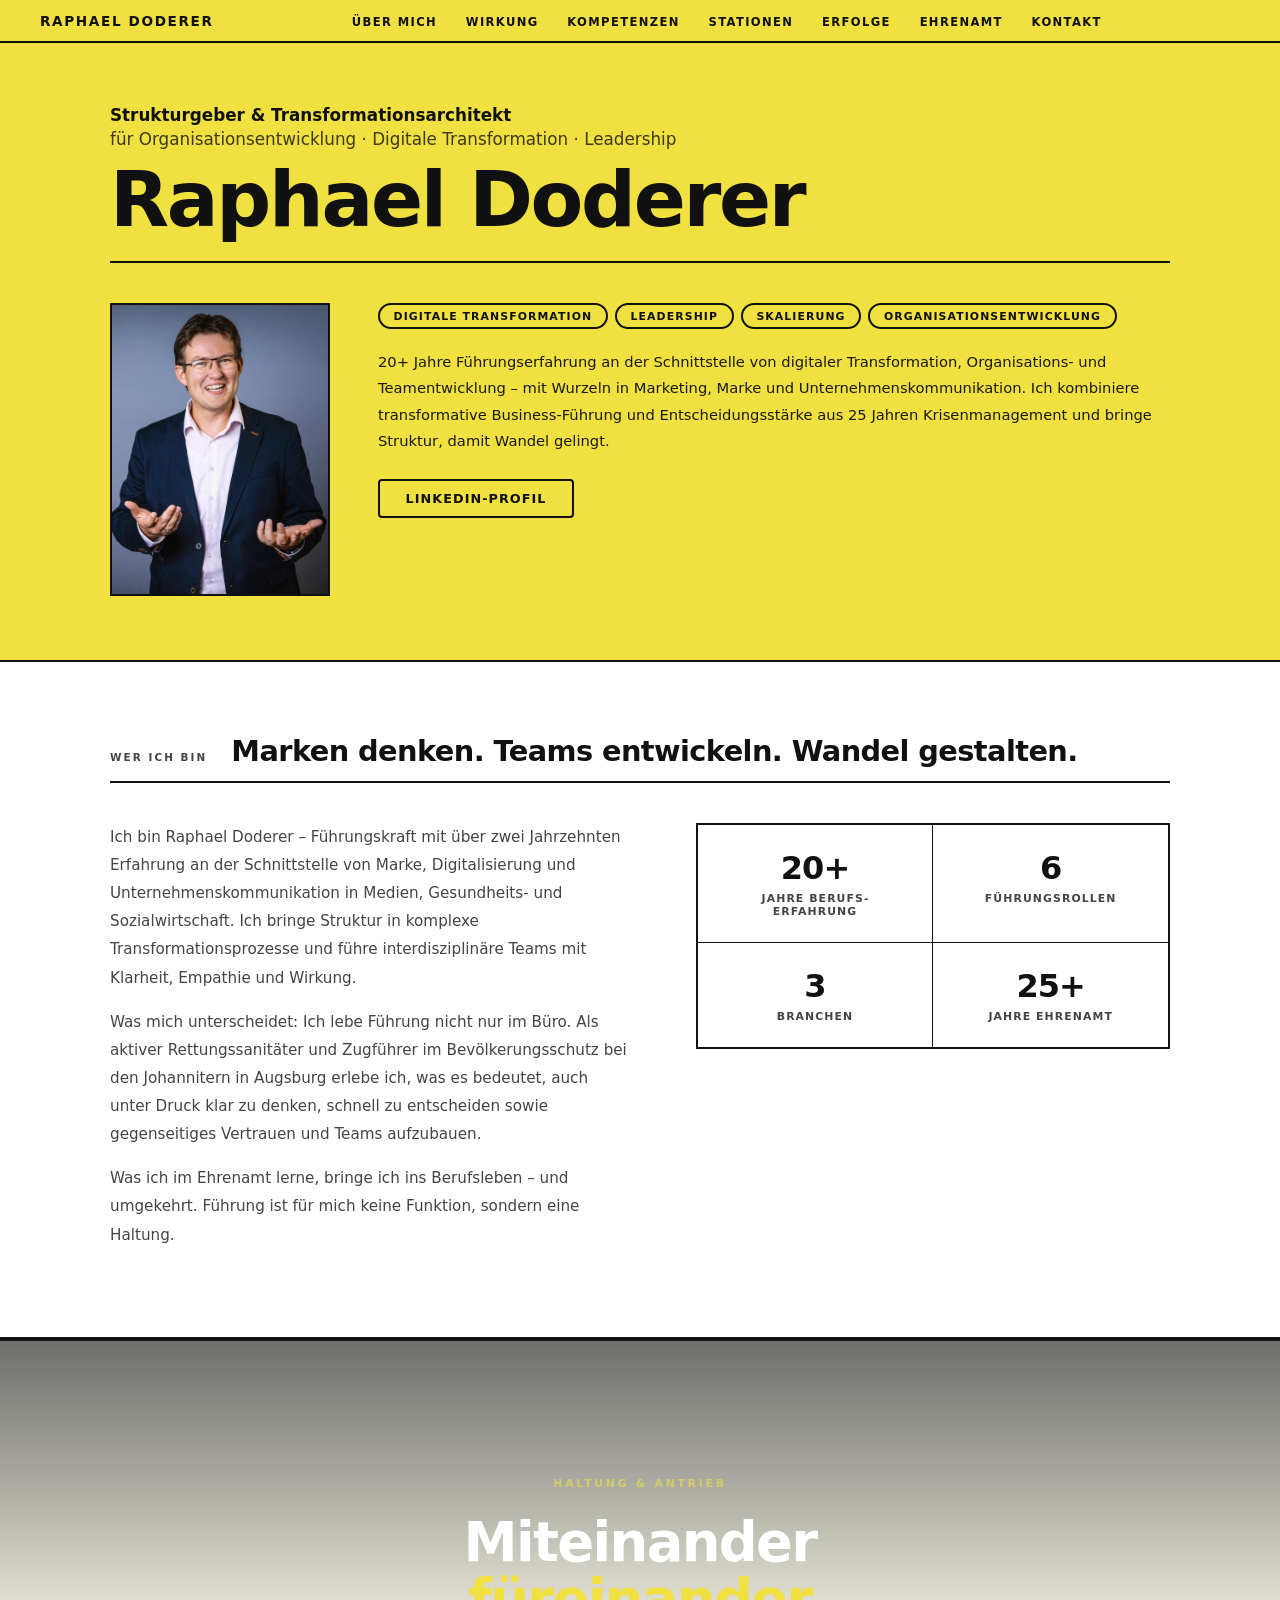
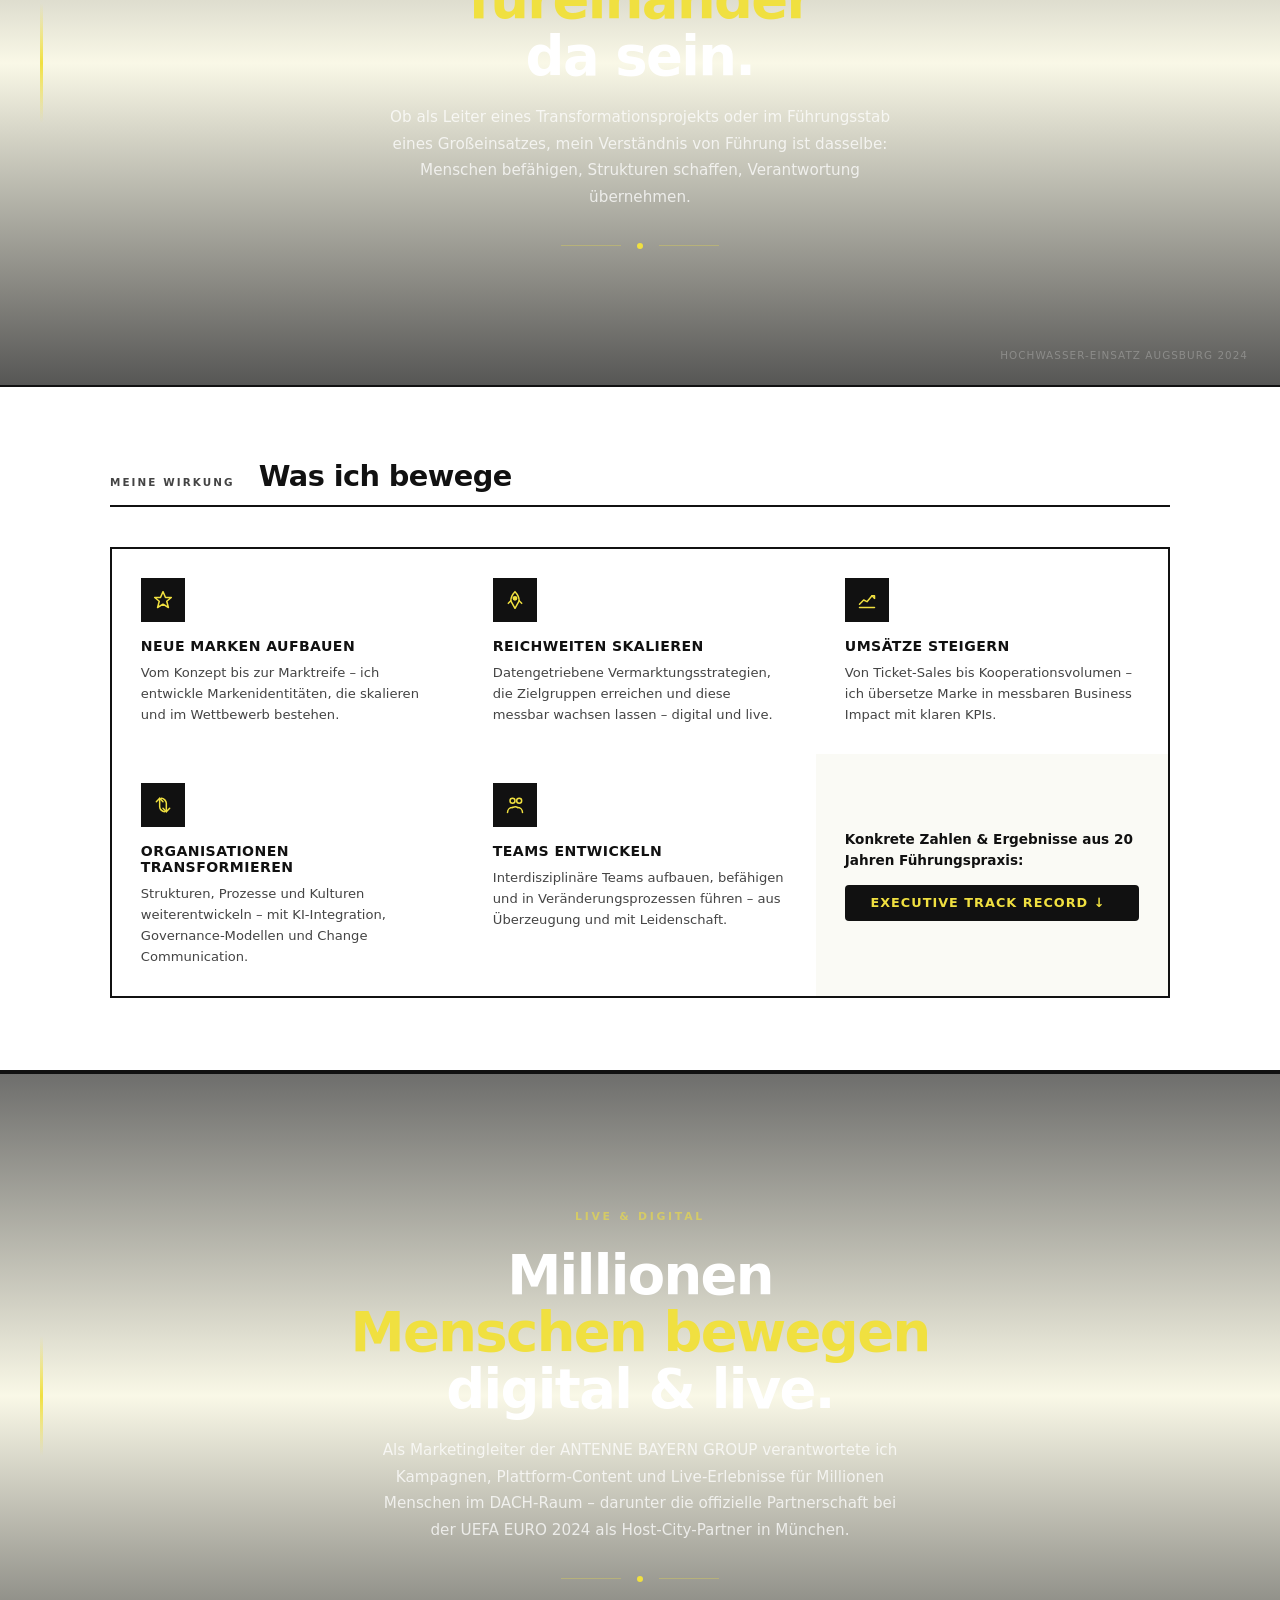
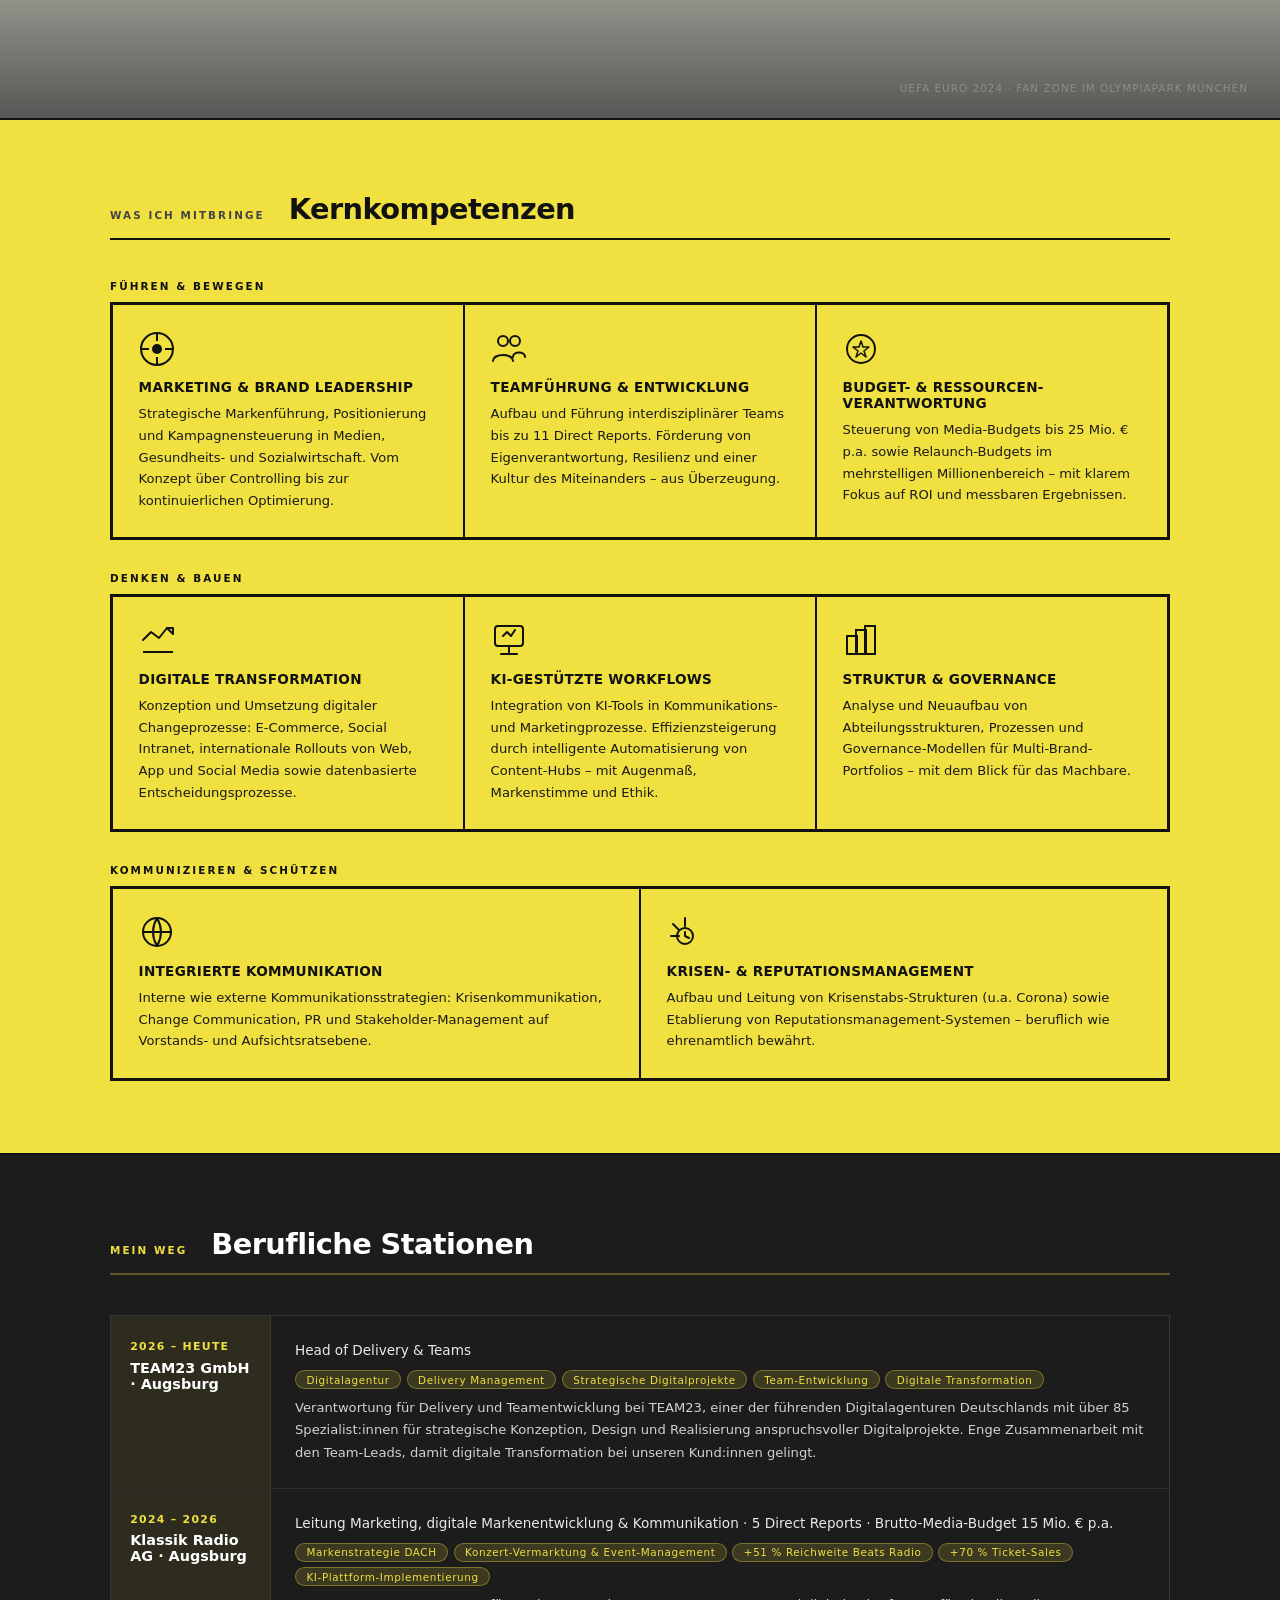
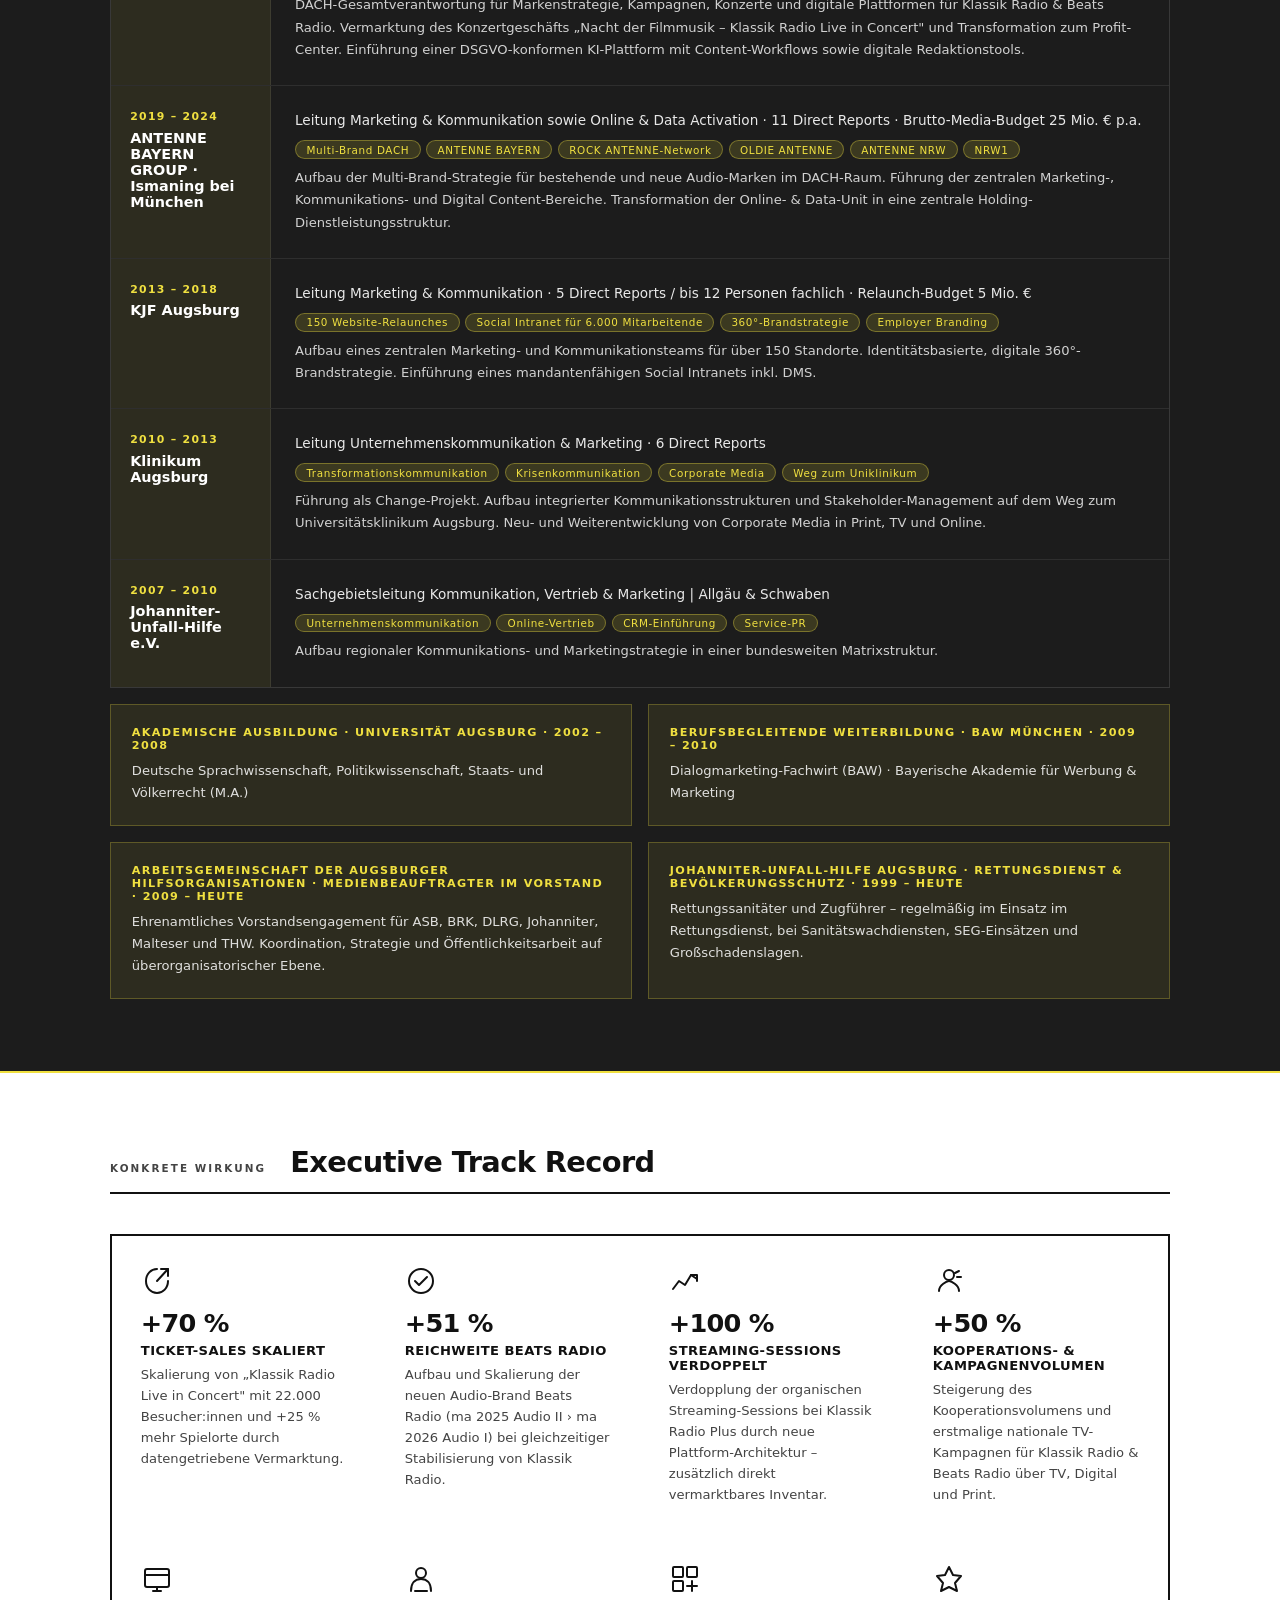
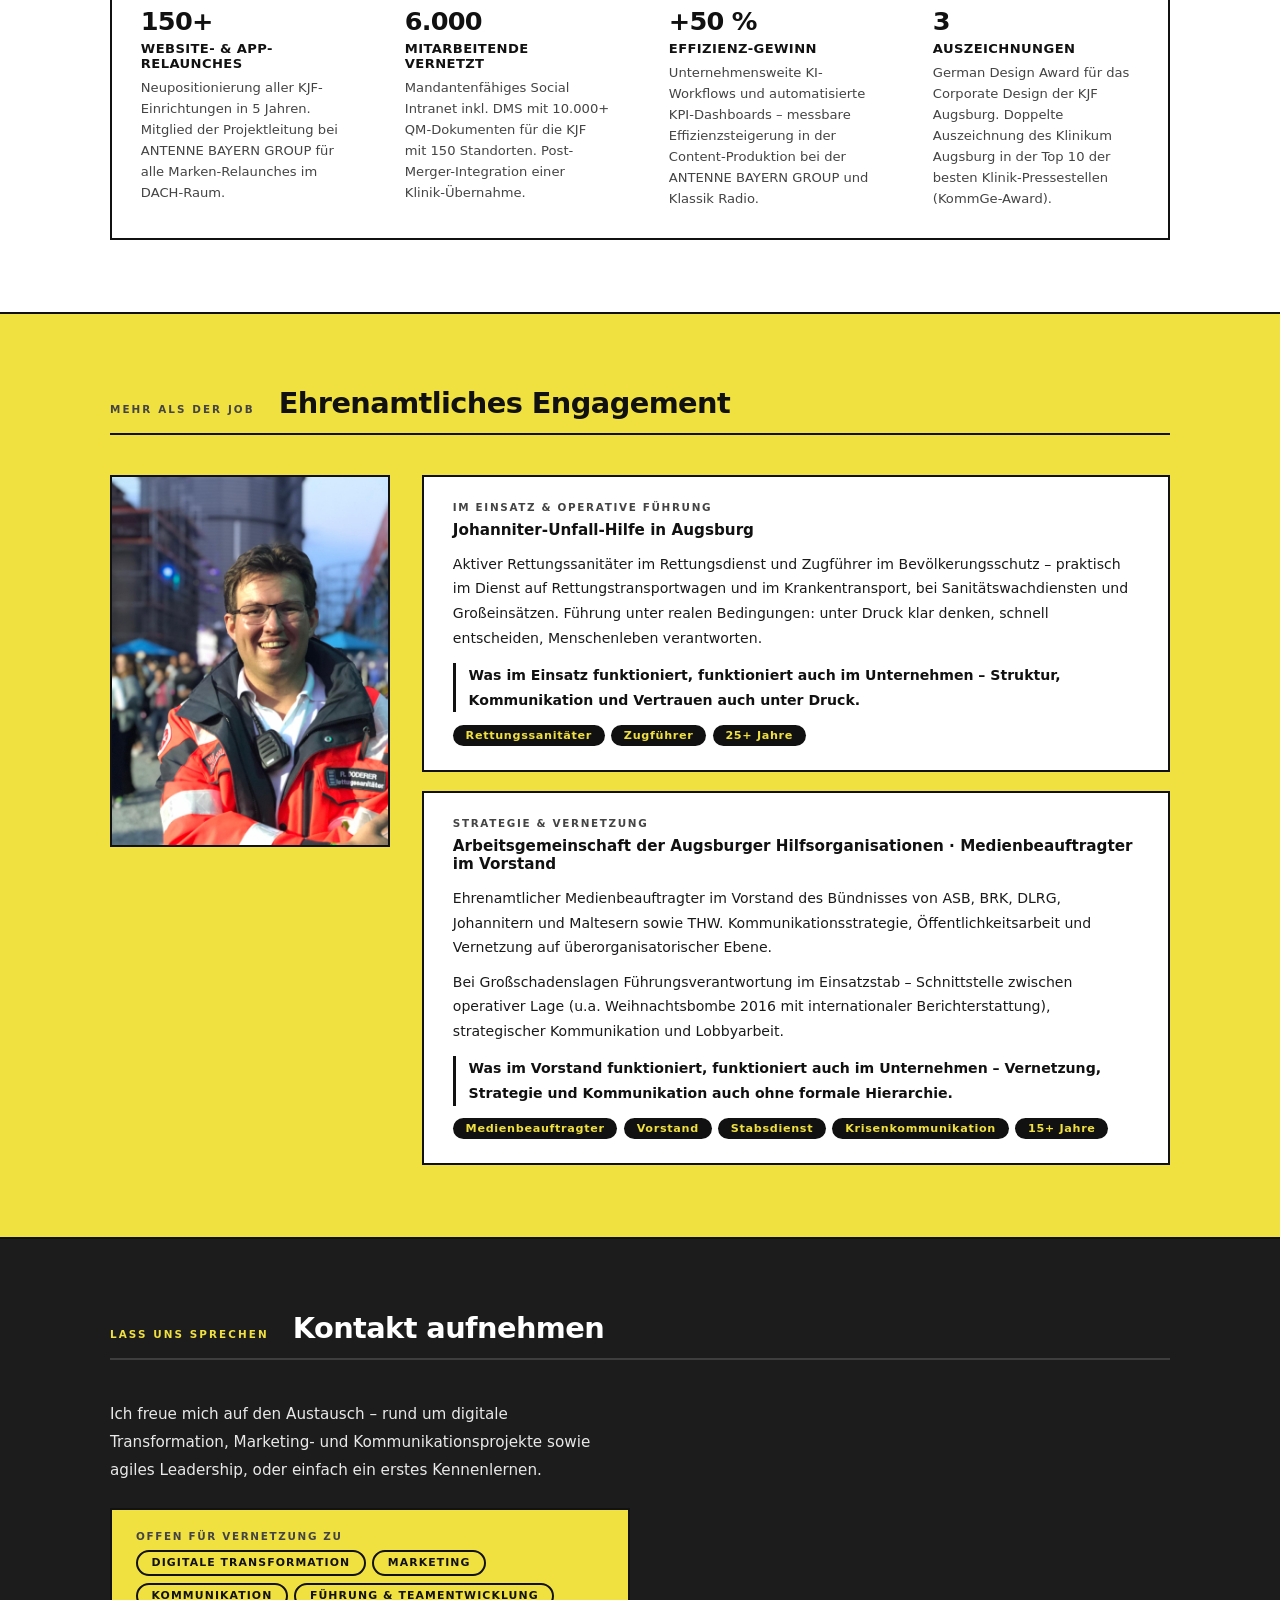
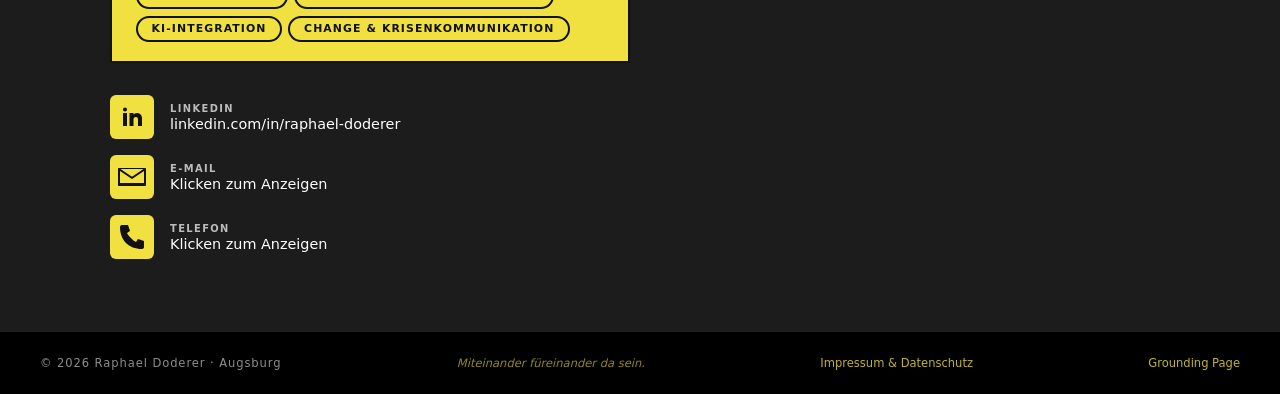
==== commit 5ed2d114: "Update index.html" ====
--- a/index.html
+++ b/index.html
@@ -4,7 +4,7 @@
 <meta charset="UTF-8">
 <meta name="viewport" content="width=device-width,initial-scale=1">
 <meta name="robots" content="index, follow">
-<meta name="description" content="20+ Jahre Marketing, Kommunikation & Transformation, Augsburg/München. Pressesprecher @ Hilfsorganisationen Augsburg. Rettungssanitäter & Zugführer @ Johanniter">
+<meta name="description" content="20+ Jahre Leadership in Organisationsentwicklung, Marketing & digitaler Transformation, Augsburg/München. Head of Delivery & Teams @ TEAM23. Pressesprecher @ Hilfsorganisationen Augsburg. Rettungssanitäter & Zugführer @ Johanniter">
 <meta name="author" content="Raphael Doderer">
 
 <meta property="og:image" content="https://www.bered.de/raphael-doderer.jpeg" />
@@ -12,14 +12,14 @@
 <meta property="og:image:height" content="1365" />
 
 <meta property="og:type" content="profile" />
-<meta property="og:title" content="Raphael Doderer | Marketing · Kommunikation · Transformation" />
-<meta property="og:description" content="20+ Jahre Marketing, Kommunikation & Transformation, Augsburg/München. Pressesprecher @ Hilfsorganisationen Augsburg. Rettungssanitäter & Zugführer @ Johanniter" />
+<meta property="og:title" content="Raphael Doderer | Transformation · Marketing · Kommunikation" />
+<meta property="og:description" content="20+ Jahre Leadership indigitaler Transformation, Organisationsentwicklung & Marketing, Augsburg/München. Head of Delivery & Teams @ TEAM23. Pressesprecher @ Hilfsorganisationen Augsburg. Rettungssanitäter & Zugführer @ Johanniter" />
 <meta property="og:url" content="https://www.bered.de/" />
 <meta property="og:site_name" content="bered.de" />
 
   
 <link rel="canonical" href="https://www.bered.de/">
-<title>Raphael Doderer | Marketing · Kommunikation · Transformation</title>
+<title>Raphael Doderer | Transformation · Marketing · Kommunikation</title>
   
 <link rel="stylesheet" href="style.css">
 <link rel="icon" type="image/x-icon" href="favicon.ico">
@@ -34,28 +34,38 @@
   "url": "https://www.bered.de",
   "image": "https://www.bered.de/raphael-doderer.jpeg",
   "email": "r.doderer@bered.de",
-  "jobTitle": "Strukturgeber & Transformationsarchitekt für Marketing, Kommunikation, digitale Marken- und Unternehmensentwicklung",
-  "description": "20+ Jahre Marketing, Kommunikation & Transformation, Augsburg/München. Pressesprecher @ Hilfsorganisationen Augsburg. Rettungssanitäter & Zugführer @ Johanniter",
-  "knowsAbout": [
+  "jobTitle": "Strukturgeber & Transformationsarchitekt für digitale Transformation, Leadership und Organisationsentwicklung",
+  "description": "20+ Jahre Leadership in digitaler Transformation, Organisationsentwicklung & Marketing, Augsburg/München. Head of Delivery & Teams @ TEAM23. Pressesprecher @ Hilfsorganisationen Augsburg. Rettungssanitäter & Zugführer @ Johanniter",
+"knowsAbout": [
+
+  "Leadership", "Delivery Management", "Agile Teamsteuerung",
+  "Organisationsentwicklung", "Change Management", "Teamführung",
+  "Digitalagentur", "Strategische Digitalprojekte",
+
+  "Digitale Transformation", "Plattform-Architektur",
+  "Content-Management-Systeme (CMS)", "KI-Implementierung", "KI-Governance",
+  "KI-gestützte Kommunikation", "KI-Workflows",
 
   "Marketing Leadership", "Brand Management", "Multi-Brand-Management",
-  "Marketing Strategy", "Performance Marketing", "Content Marketing",
-  "Media Budget Management", "Employer Branding", "E-Commerce",
+  "Marketing Strategy", "Performance Marketing", "Growth Marketing",
+  "Content Marketing", "Media Budget Management", "Digital Advertising",
+  "Web Analytics", "CRM", "Employer Branding", "E-Commerce",
   "Event Marketing", "Live-Kommunikation",
 
-  "Unternehmenskommunikation", "Public Relations", "Interne Kommunikation",
-  "Change Communication", "Krisenkommunikation", "Reputationsmanagement",
-  "Stakeholder-Management",
-
-  "Digitale Transformation", "Organisationsentwicklung", "Change Management",
-  "Plattform-Architektur", "KI-Implementierung", "KI-gestützte Kommunikation",
-  "KI-Workflows", "SEO", "Social Media Strategy",
+  "Unternehmenskommunikation", "Public Relations", "Public Affairs",
+  "Interne Kommunikation", "Change Communication", "Krisenkommunikation",
+  "Reputationsmanagement", "Stakeholder-Management",
+
+  "SEO", "GEO (Generative Engine Optimization)",
+  "AEO (Answer Engine Optimization)", "Social Media Strategy",
 
   "Gesundheitskommunikation", "Gesundheitswirtschaft", "Healthcare Marketing",
-  "Sozialwirtschaft", "Medizintechnik",
+  "Sozialwirtschaft",
 
   "Bevölkerungsschutz", "Rettungsdienst", "Krisenmanagement",
-  "Führung unter Druck"
+  "Führung unter Druck",
+
+  "Johanniter", "Arbeitsgemeinschaft der Augsburger Hilfsorganisationen"
 
 ],
   "alumniOf": [
@@ -109,7 +119,7 @@
   
 <body>
 
-<!-- ── NAVIGATION ── -->
+<!-- ── NAVIGATION Test ── -->
 <nav>
   <div class="nav-logo"><a href="https://www.bered.de">Raphael Doderer</a></div>
   <ul class="nav-links">
@@ -147,28 +157,25 @@
       <div>
         
         <p class="hero-lead">Strukturgeber &amp; Transformationsarchitekt<br>
-          <span>für Marketing · Kommunikation · Digitale Marken- und Unternehmensentwicklung</span>
+          <span>für Organisationsentwicklung · Digitale Transformation · Leadership</span>
         </p>
         <h1 class="hero-name">Raphael Doderer</h1>
       </div>
     </div>
     <div class="hero-grid reveal">
       <div class="hero-img-wrap">
-        <img src="raphael-doderer.jpeg" alt="Raphael Doderer · Augsburg · Marketing, Kommunikation & digitale Transformation von Marken und Unternehmen">
+        <img src="raphael-doderer.jpeg" alt="Raphael Doderer · Augsburg · Digitale Transformation von Marken und Unternehmen, Marketing & Kommunikation">
       </div>
       <div>
         
         <div class="hero-chips">
-          <span class="chip chip-solid">CMO</span>
-          <span class="chip chip-solid">CCO</span>
-          <span class="chip chip-outline chip-cdo">CDO</span>
-          <span class="chip chip-outline">Marketing</span>
-          <span class="chip chip-outline">Unternehmenskommunikation</span>
           <span class="chip chip-outline">Digitale Transformation</span>
-        </div>
-        <p class="hero-sub">20+ Jahre Erfahrung an der Schnittstelle von Marke, Digitalisierung und Kommunikation – einschließlich der praxisbewährten Integration von KI in Marketing-Workflows und Content-Produktion. Ich kombiniere transformative Business-Führung und Entscheidungsstärke aus 25 Jahren Krisenmanagement und bringe Struktur, damit Wandel gelingt.</p>
+          <span class="chip chip-outline">Leadership</span>
+          <span class="chip chip-outline">Skalierung</span>
+          <span class="chip chip-outline">Organisationsentwicklung</span>       
+        </div>
+        <p class="hero-sub">20+ Jahre Führungserfahrung an der Schnittstelle von digitaler Transformation, Organisations- und Teamentwicklung – mit Wurzeln in Marketing, Marke und Unternehmenskommunikation. Ich kombiniere transformative Business-Führung und Entscheidungsstärke aus 25 Jahren Krisenmanagement und bringe Struktur, damit Wandel gelingt.</p>
         <div class="hero-ctas">
-          <a href="#contact" class="btn-black">Jetzt Kontakt aufnehmen</a>
           <a href="https://linkedin.com/in/raphael-doderer" target="_blank" class="btn-outline">LinkedIn-Profil</a>
         </div>
       </div>
@@ -192,7 +199,7 @@
       <div class="reveal">
         <div class="stat-grid">
           <div class="stat-card"><span class="n">20+</span><div class="l">Jahre Berufs&shy;erfahrung</div></div>
-          <div class="stat-card"><span class="n">5</span><div class="l">Führungsrollen</div></div>
+          <div class="stat-card"><span class="n">6</span><div class="l">Führungsrollen</div></div>
           <div class="stat-card"><span class="n">3</span><div class="l">Branchen</div></div>
           <div class="stat-card"><span class="n">25+</span><div class="l">Jahre Ehrenamt</div></div>
         </div>
@@ -380,7 +387,15 @@
     </div>
     <div class="tl reveal">
       <div class="tl-item">
-        <div class="tl-left"><div class="tl-year">2024 – heute</div><div class="tl-org">Klassik Radio AG · Augsburg</div></div>
+        <div class="tl-left"><div class="tl-year">2026 – heute</div><div class="tl-org">TEAM23 GmbH · Augsburg</div></div>
+        <div class="tl-right">
+          <div class="tl-role">Head of Delivery &amp; Teams</div>
+          <div class="tl-tags"><span class="tl-tag">Digitalagentur</span><span class="tl-tag">Delivery Management</span><span class="tl-tag">Strategische Digitalprojekte</span><span class="tl-tag">Team-Entwicklung</span><span class="tl-tag">Digitale Transformation</span></div>
+          <div class="tl-desc">Verantwortung für Delivery und Teamentwicklung bei TEAM23, einer der führenden Digitalagenturen Deutschlands mit über 85 Spezialist:innen für strategische Konzeption, Design und Realisierung anspruchsvoller Digitalprojekte. Enge Zusammenarbeit mit den Team-Leads, damit digitale Transformation bei unseren Kund:innen gelingt.</div>
+        </div>
+      </div>
+      <div class="tl-item">
+        <div class="tl-left"><div class="tl-year">2024 – 2026</div><div class="tl-org">Klassik Radio AG · Augsburg</div></div>
         <div class="tl-right">
           <div class="tl-role">Leitung Marketing, digitale Markenentwicklung &amp; Kommunikation · 5 Direct Reports · Brutto-Media-Budget 15 Mio. € p.a.</div>
           <div class="tl-tags"><span class="tl-tag">Markenstrategie DACH</span><span class="tl-tag">Konzert-Vermarktung &amp; Event-Management</span><span class="tl-tag">+51 % Reichweite Beats Radio</span><span class="tl-tag">+70 % Ticket-Sales</span><span class="tl-tag">KI-Plattform-Implementierung</span></div>
@@ -529,18 +544,16 @@
       <h2 class="sec-title sec-title-light">Kontakt aufnehmen</h2>
     </div>
     <div class="contact-solo reveal">
-      <p class="contact-lead">Ich freue mich auf den Austausch – ob zu einer konkreten Führungsposition, einem ersten Kennenlernen oder einer neuen Herausforderung, die noch keinen Namen hat.</p>
+      <p class="contact-lead">Ich freue mich auf den Austausch – rund um digitale Transformation, Marketing- und Kommunikationsprojekte sowie agiles Leadership, oder einfach ein erstes Kennenlernen.</p>
       <div class="role-focus">
-        <div class="role-focus-label">Ich bin offen für Gespräche zu</div>
+        <div class="role-focus-label">Offen für Vernetzung zu</div>
         <div class="role-focus-chips">
-          <span class="chip chip-solid">CMO</span>
-          <span class="chip chip-solid">CCO</span>
-          <span class="chip chip-solid">CDO</span>
-          <span class="chip chip-outline">Head of Marketing</span>
-          <span class="chip chip-outline">Head of Communications</span>
-          <span class="chip chip-outline">Head of Digitalisation</span>
-          <span class="chip chip-outline">Transformation &amp; Management</span>
-          <span class="chip chip-outline">...</span>
+          <span class="chip chip-outline">Digitale Transformation</span>
+          <span class="chip chip-outline">Marketing</span>
+          <span class="chip chip-outline">Kommunikation</span>
+          <span class="chip chip-outline">Führung &amp; Teamentwicklung</span>
+          <span class="chip chip-outline">KI-Integration</span>
+          <span class="chip chip-outline">Change &amp; Krisenkommunikation</span>
         </div>
       </div>
       <div class="c-items">
@@ -569,7 +582,7 @@
 
 <!-- ── FOOTER ── -->
 <footer>
-  <p>&copy; 2026 Raphael Doderer &nbsp;·&nbsp; Augsburg</p>
+  <p>&copy; 2026 Raphael Doderer  ·  Augsburg</p>
   <span class="f-motto">Miteinander füreinander da sein.</span>
   <a class="f-legal" href="https://www.bered.de?impressum=1">Impressum &amp; Datenschutz</a>
   <a class="f-legal" href="/groundingpage-raphael-doderer.html">Grounding Page</a>
@@ -620,13 +633,13 @@
 const hb=document.getElementById('hamburger'),mm=document.getElementById('mobile-menu');
 function closeMobileMenu(){mm.classList.remove('open');hb.classList.remove('open')}
 hb.addEventListener('click',()=>{const isOpen=mm.classList.toggle('open');hb.classList.toggle('open');hb.setAttribute('aria-label',isOpen?'Menü schließen':'Menü öffnen')});document.addEventListener('click',e=>{if(!hb.contains(e.target)&&!mm.contains(e.target))closeMobileMenu()});
-const contacts={email:{parts:['r.doderer','@','bered','.de']},phone:{parts:['+49151',' ','15627102']}};
+const contacts={email:{parts:['r.doderer','@','bered','.de']},phone:{parts:['+49', ' ' ,'151',' ','15627102']}};
 function revealContact(t){
   const v=contacts[t].parts.join(''),el=document.getElementById(t+'-link');
   el.href=(t==='email'?'mailto:':'tel:')+v.replace(/\s/g,'');
   el.textContent=v;el.onclick=null;
 }
-document.querySelectorAll('.reveal').forEach(r=>new IntersectionObserver((e,o)=>e.forEach(e=>{if(e.isIntersecting){e.target.classList.add('visible');o.unobserve(e.target)}}),{threshold:.08}).observe(r));
+document.querySelectorAll('.reveal').forEach(r=>new IntersectionObserver((e,o)=>e.forEach(e=>{if(e.isIntersecting){e.target.classList.add('visible');o.unobserve(e.target)}}),{threshold:0,rootMargin:'0px 0px 200px 0px'}).observe(r));
 
 // Modal bei URL-Parameter öffnen
 if(new URLSearchParams(window.location.search).get('impressum')==='1'){
--- a/style.css
+++ b/style.css
@@ -39,7 +39,7 @@
 @media(max-width:768px){.impact-intro-grid{grid-template-columns:1fr}}
 
 /* ── UTILITY ── */
-.reveal{opacity:0;transform:translateY(16px);transition:opacity .5s ease,transform .5s ease}
+.reveal{opacity:0;transform:translateY(12px);transition:opacity .45s ease,transform .45s ease}
 .reveal.visible{opacity:1;transform:none}
 .section-inner{max-width:var(--max-w);margin:0 auto}
 .chip{display:inline-flex;align-items:center;font-size:.68rem;font-weight:700;letter-spacing:.1em;text-transform:uppercase;padding:.3rem .85rem;border-radius:2rem}
@@ -250,11 +250,18 @@
     background-position:center center;
   }
   .comp-card{border-right:none}
+  /* ── Reveal: schneller & weniger Versatz auf Mobile ── */
+  .reveal{transform:translateY(6px);transition:opacity .3s ease,transform .3s ease}
 }
 
 /* ── TABLET: Impact-Grid 2-spaltig (verhindert schwarzen Block) ── */
 @media(max-width:900px) and (min-width:601px){
   .impact-grid{grid-template-columns:repeat(2,1fr)}
+}
+
+/* ── REDUCED MOTION ── */
+@media(prefers-reduced-motion:reduce){
+  .reveal{opacity:1!important;transform:none!important;transition:none!important}
 }
 
 /* ── PRINT ── */
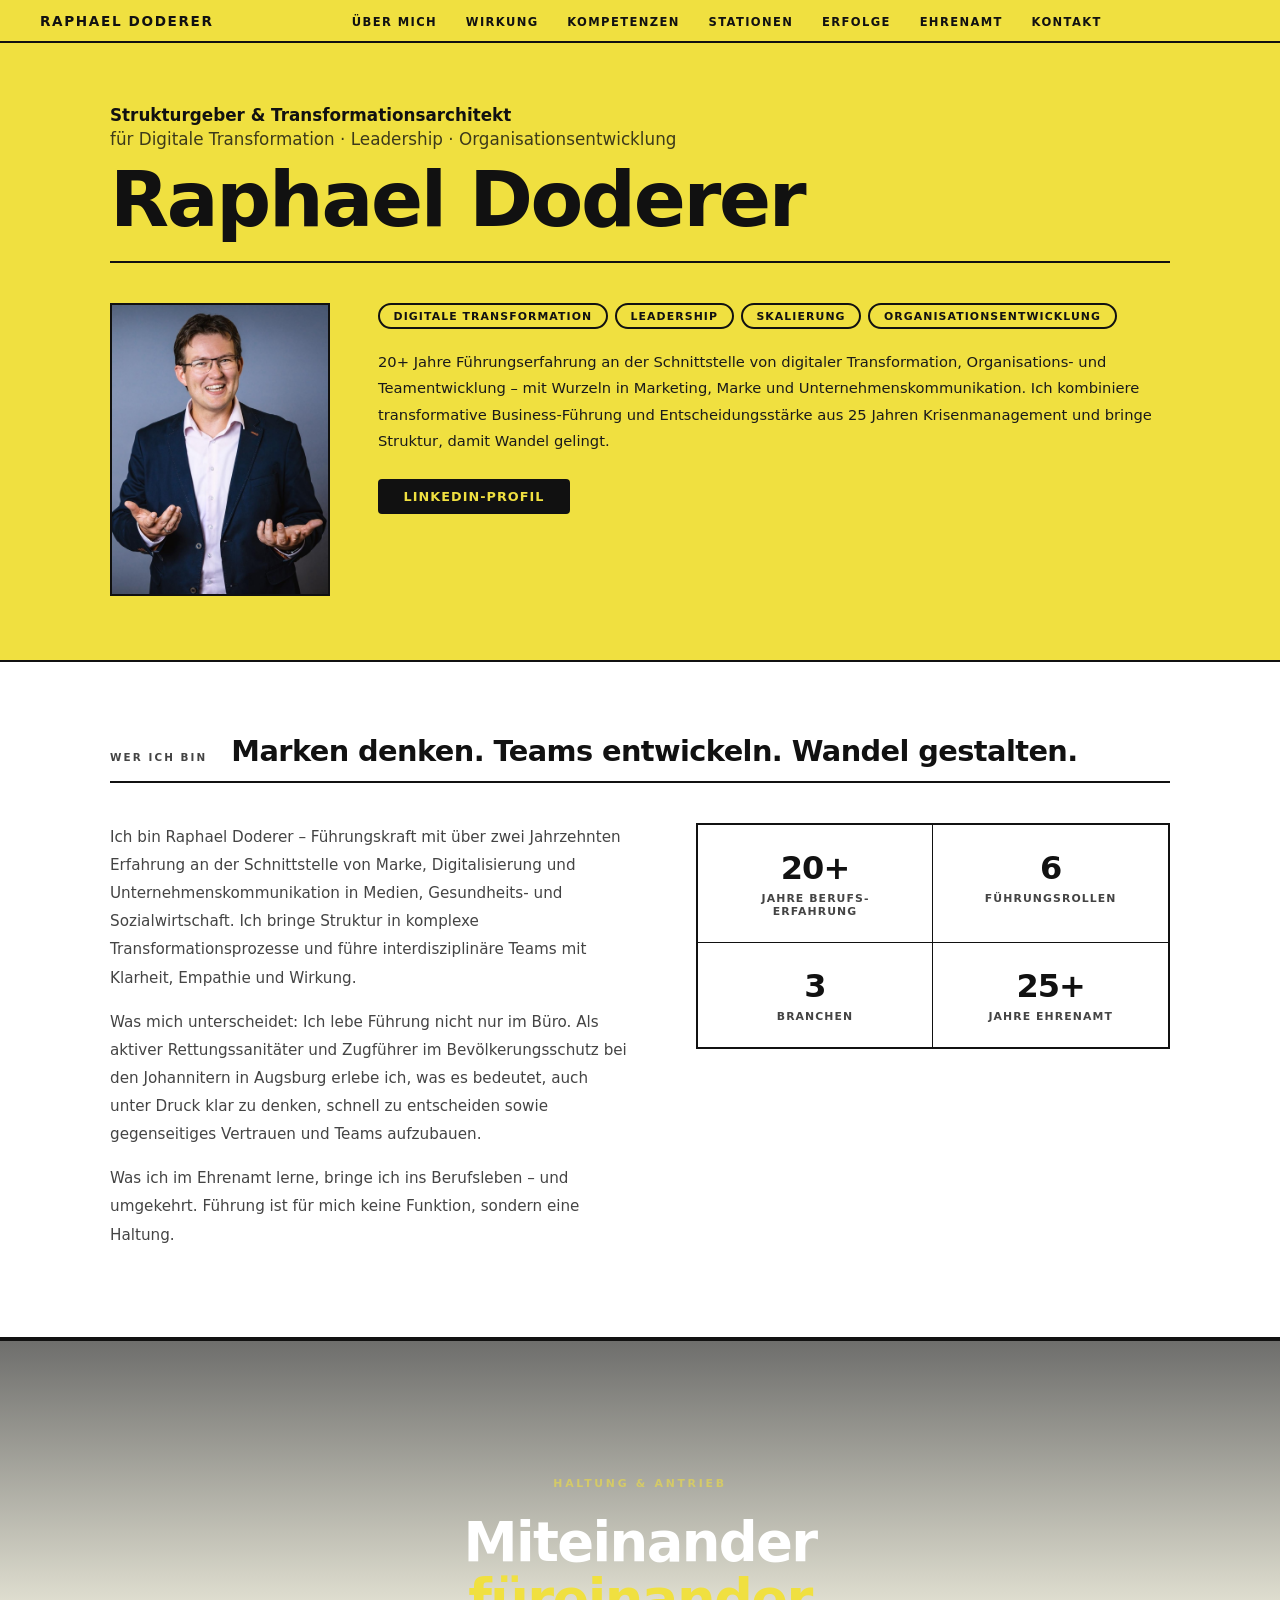
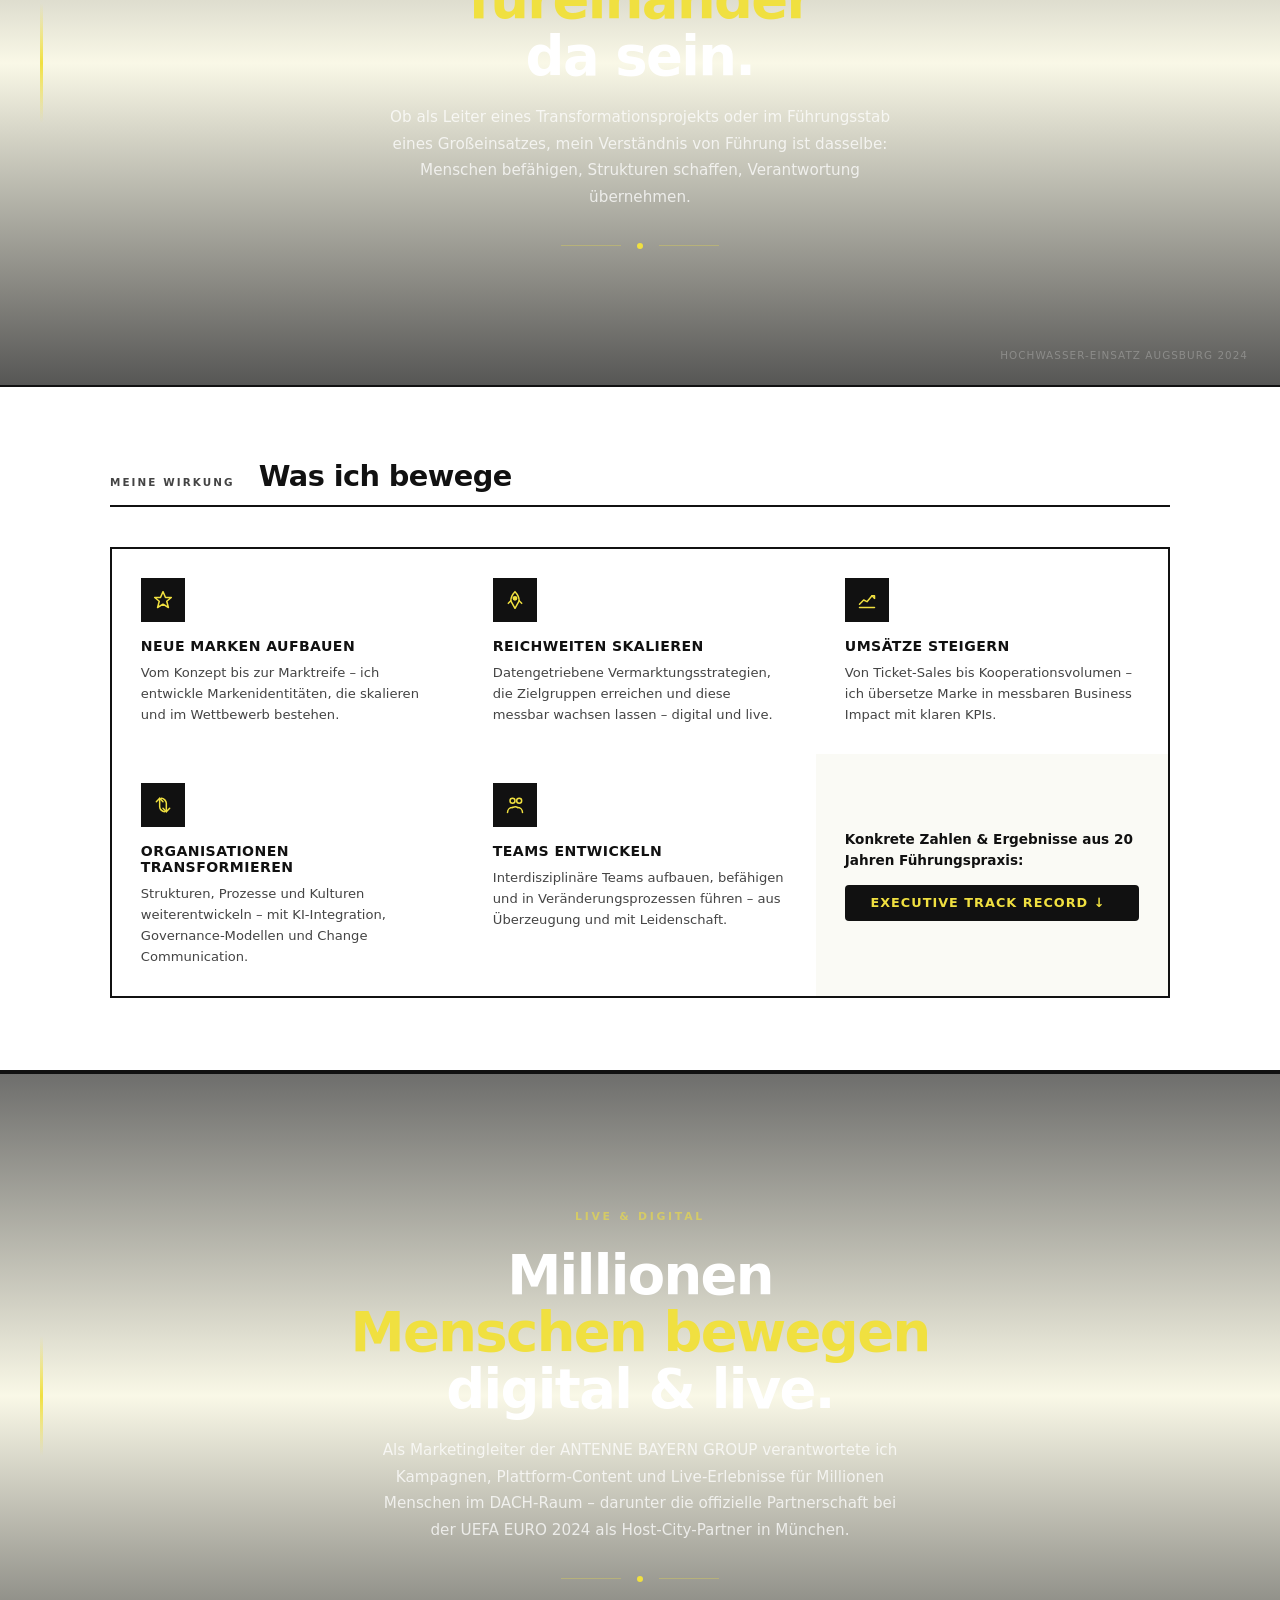
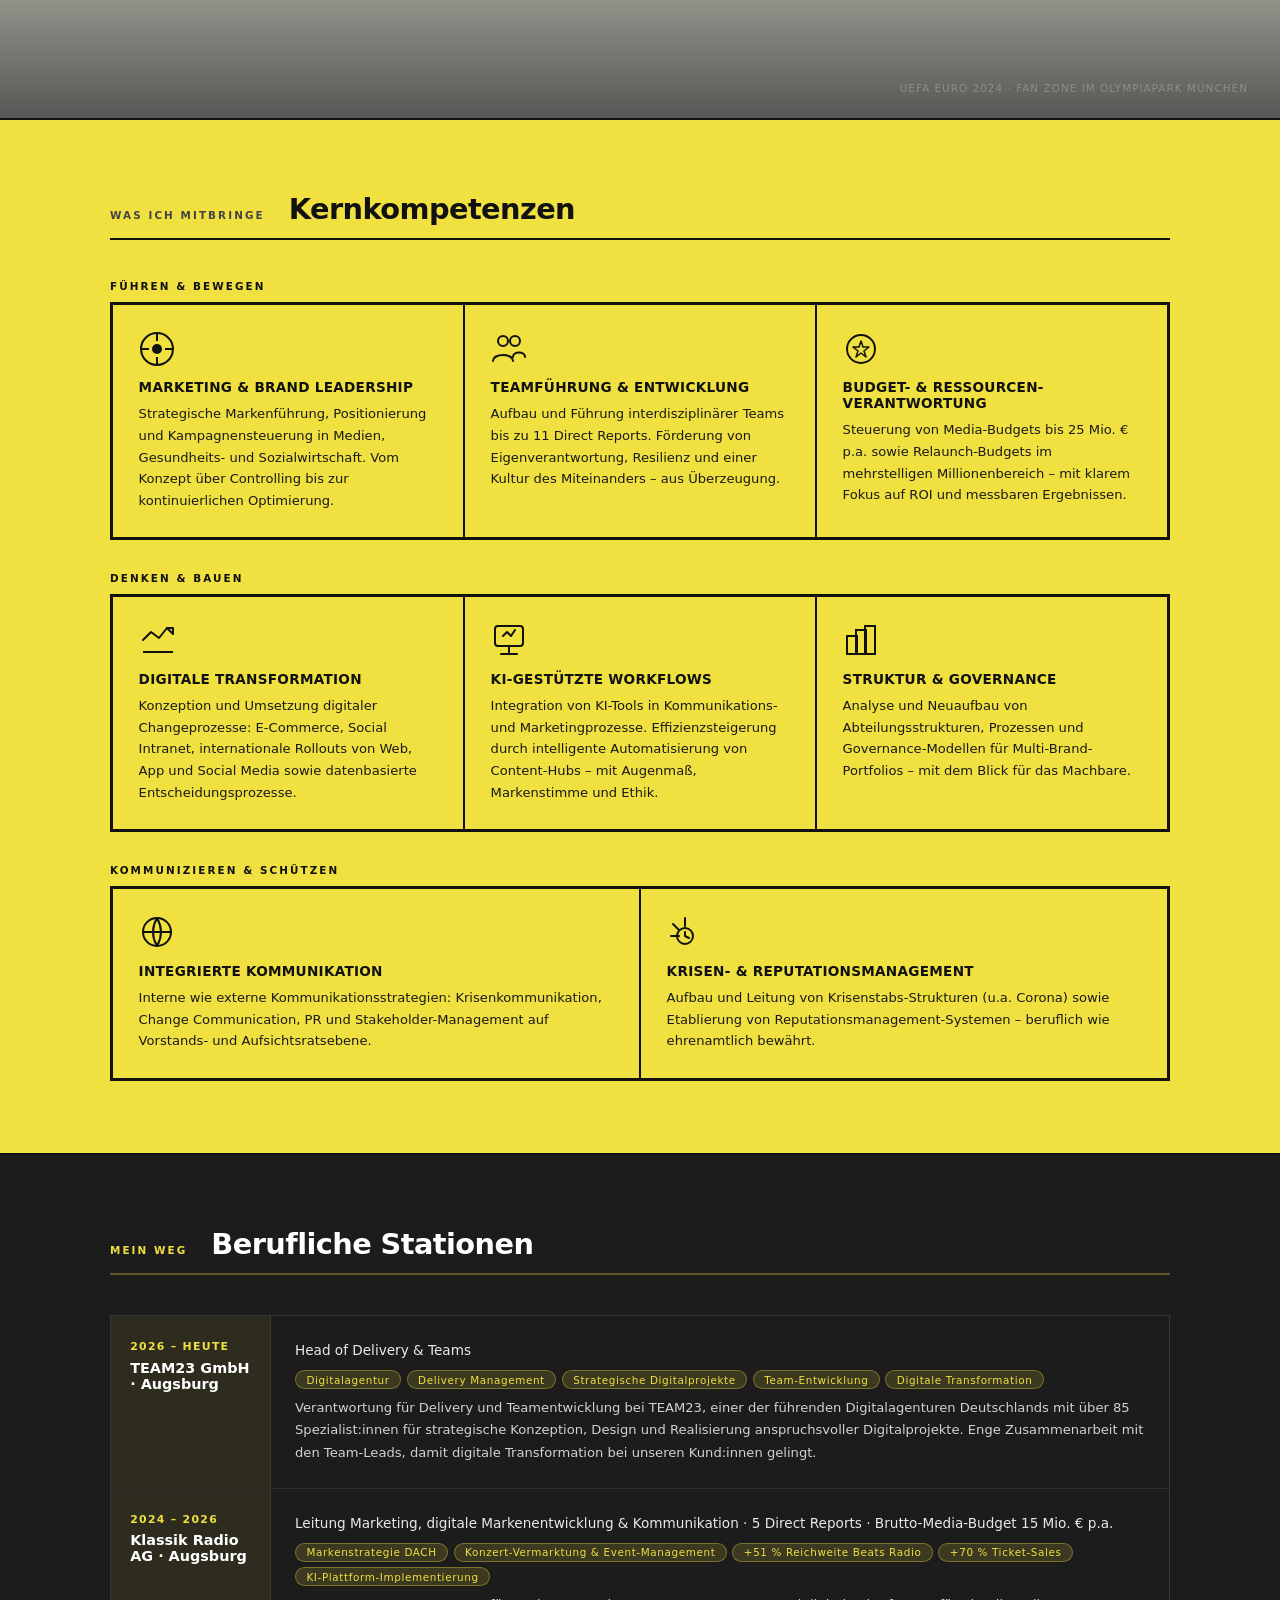
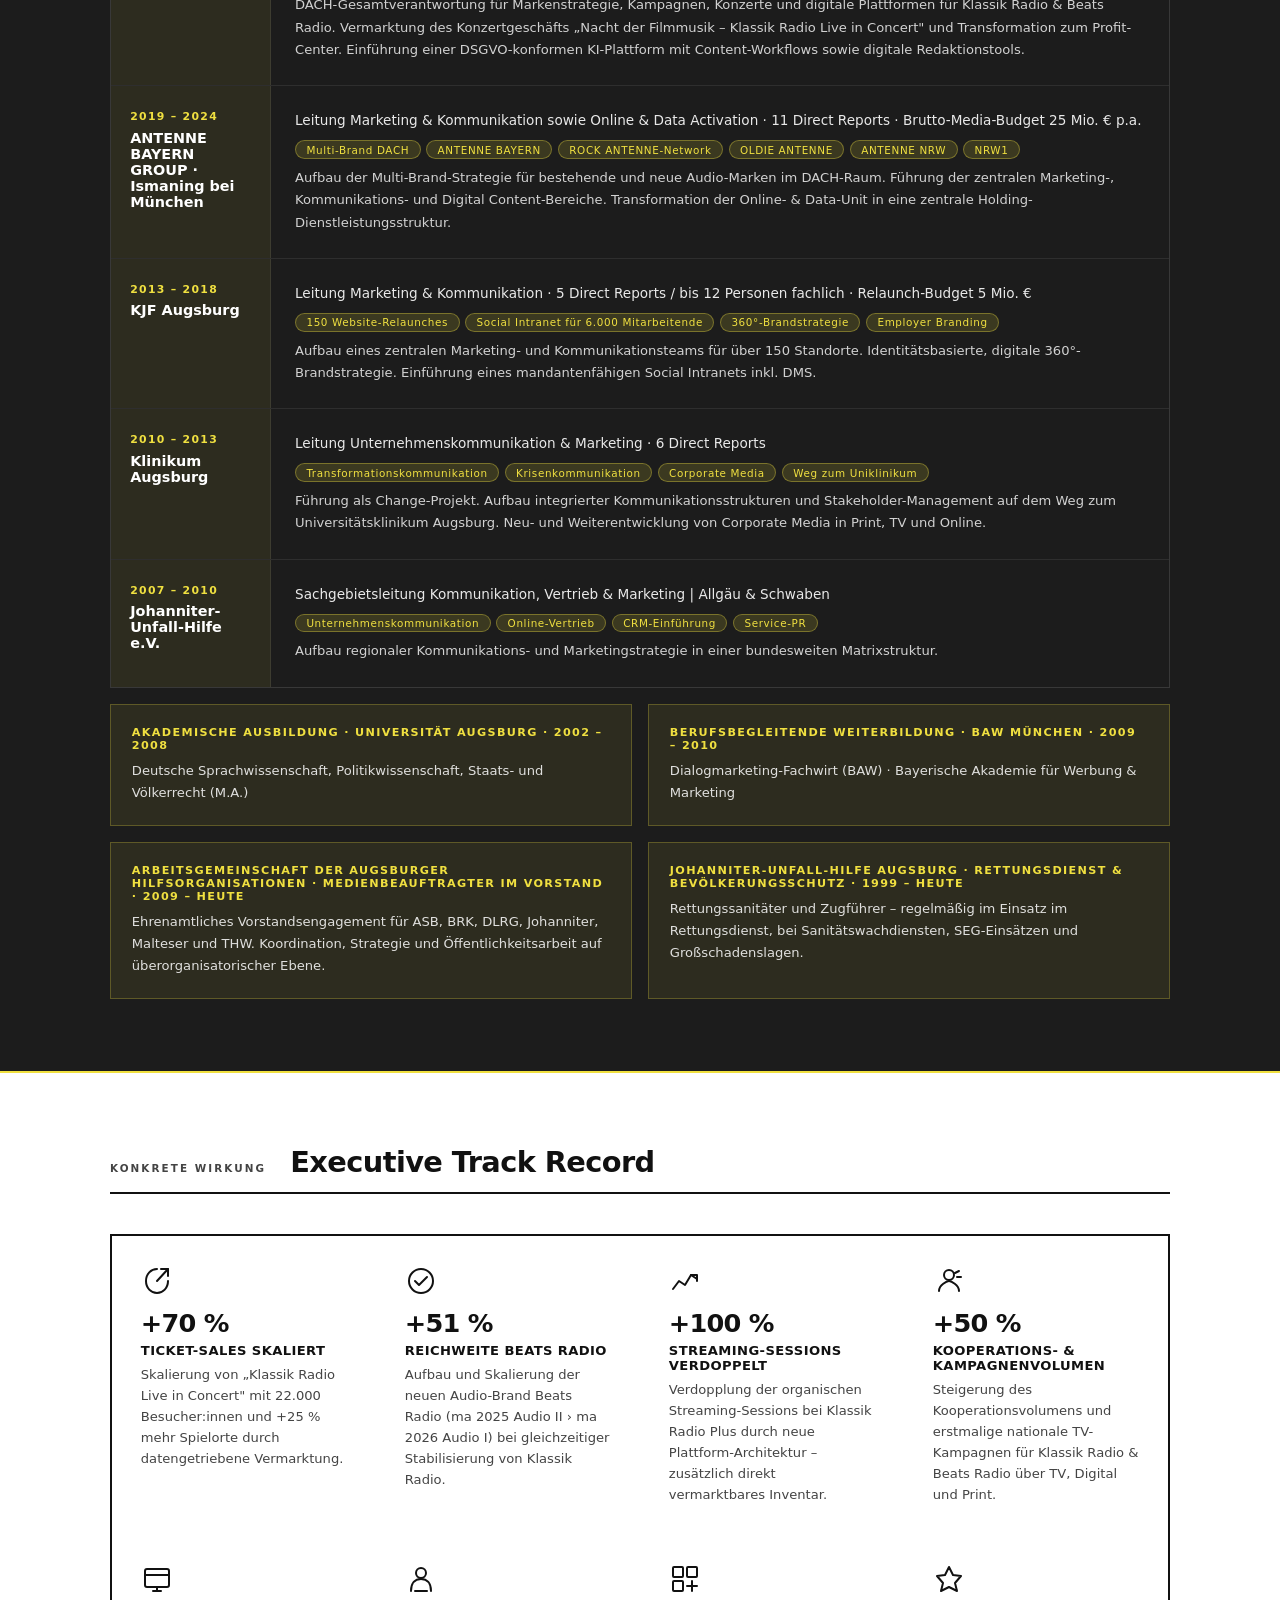
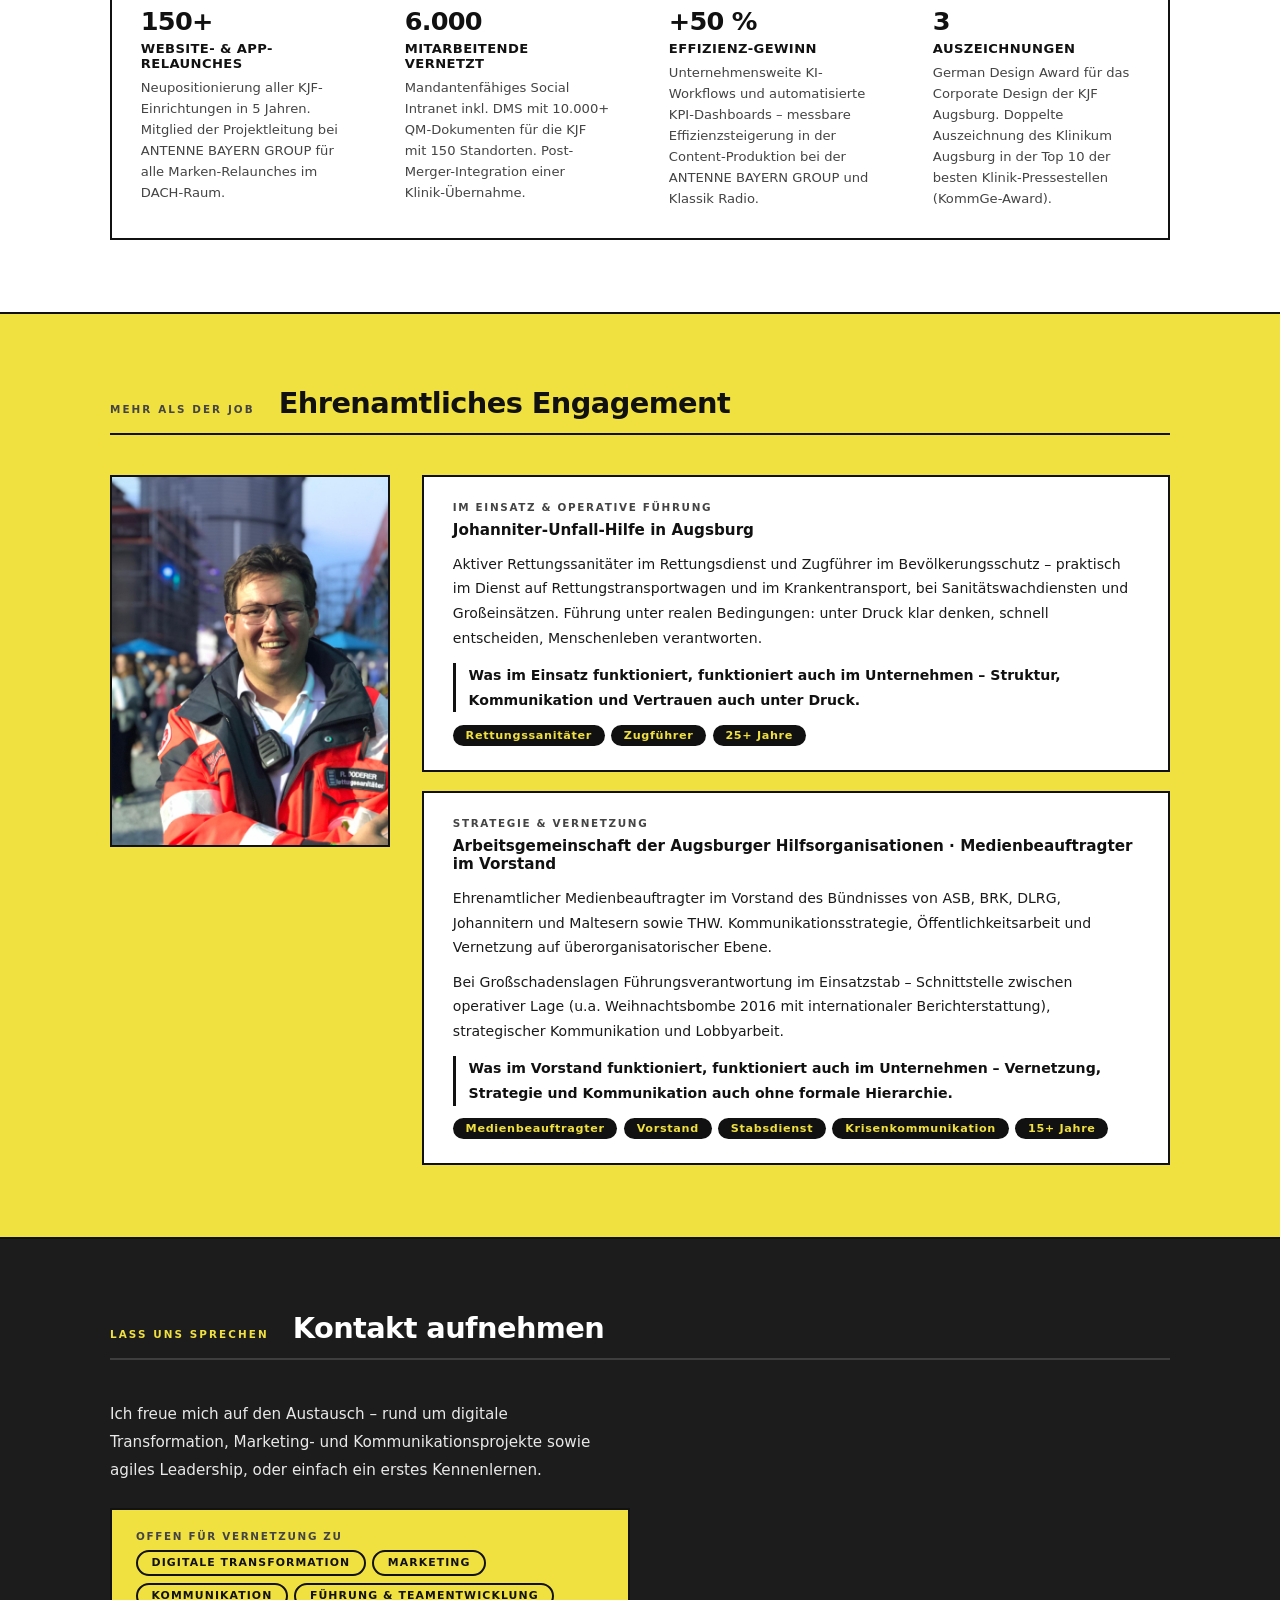
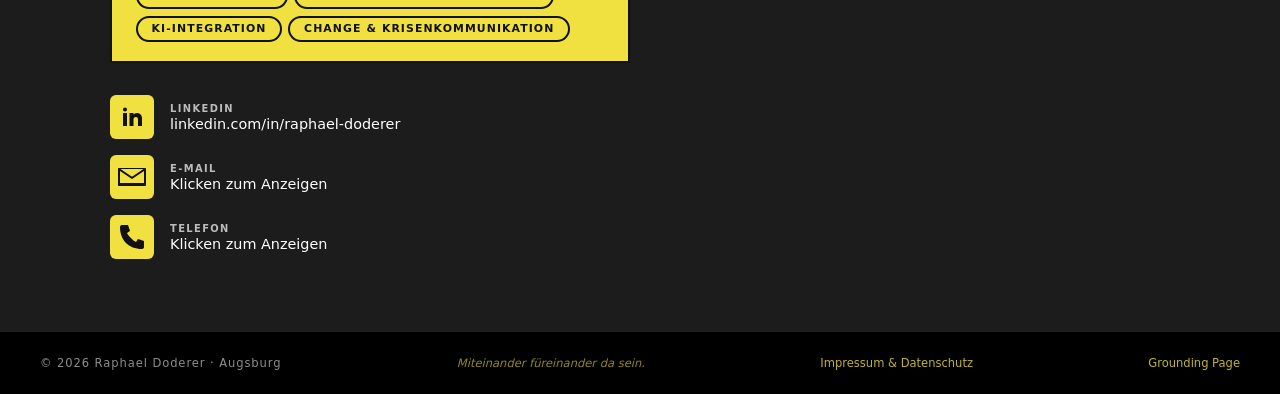
==== commit 8d30b2c6: "Update index.html" ====
--- a/index.html
+++ b/index.html
@@ -157,7 +157,7 @@
       <div>
         
         <p class="hero-lead">Strukturgeber &amp; Transformationsarchitekt<br>
-          <span>für Organisationsentwicklung · Digitale Transformation · Leadership</span>
+          <span>für Digitale Transformation · Leadership · Organisationsentwicklung</span>
         </p>
         <h1 class="hero-name">Raphael Doderer</h1>
       </div>
@@ -176,7 +176,7 @@
         </div>
         <p class="hero-sub">20+ Jahre Führungserfahrung an der Schnittstelle von digitaler Transformation, Organisations- und Teamentwicklung – mit Wurzeln in Marketing, Marke und Unternehmenskommunikation. Ich kombiniere transformative Business-Führung und Entscheidungsstärke aus 25 Jahren Krisenmanagement und bringe Struktur, damit Wandel gelingt.</p>
         <div class="hero-ctas">
-          <a href="https://linkedin.com/in/raphael-doderer" target="_blank" class="btn-outline">LinkedIn-Profil</a>
+          <a href="https://linkedin.com/in/raphael-doderer" target="_blank" class="btn-black">LinkedIn-Profil</a>
         </div>
       </div>
     </div>
